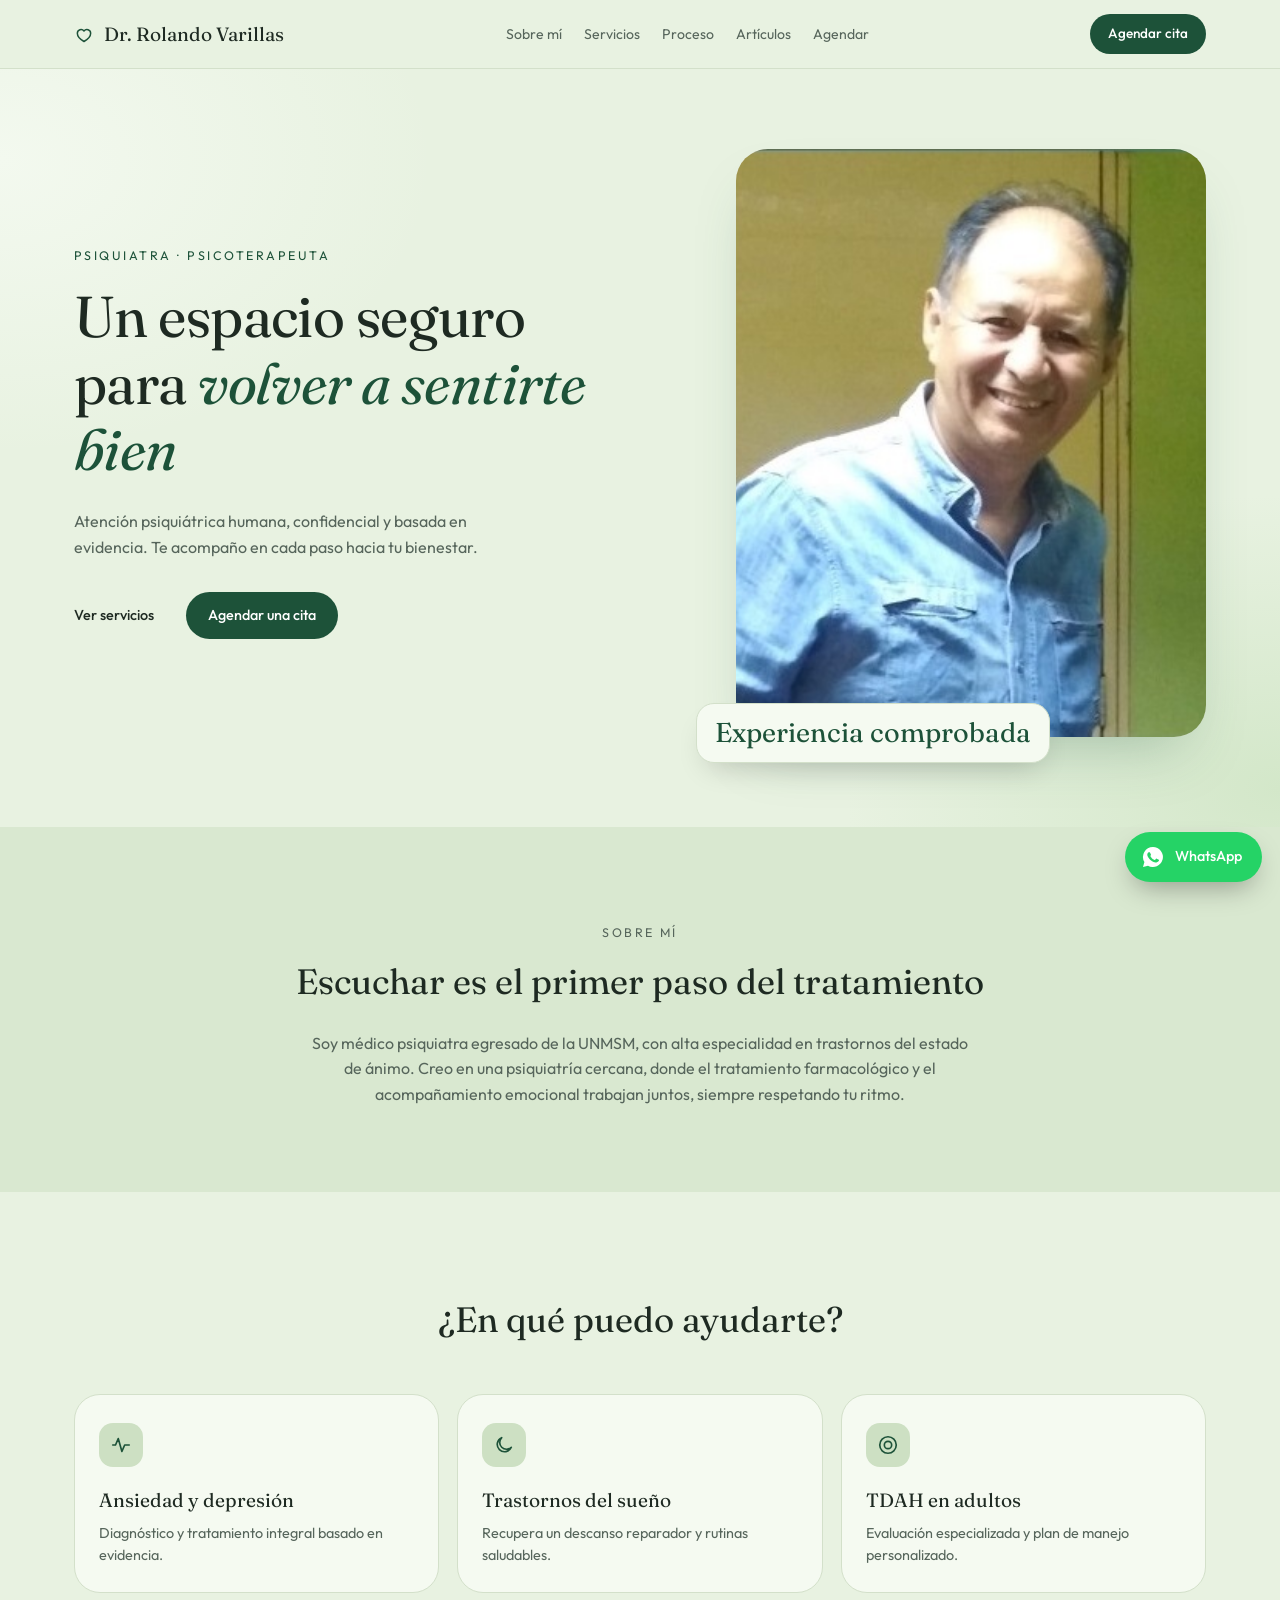
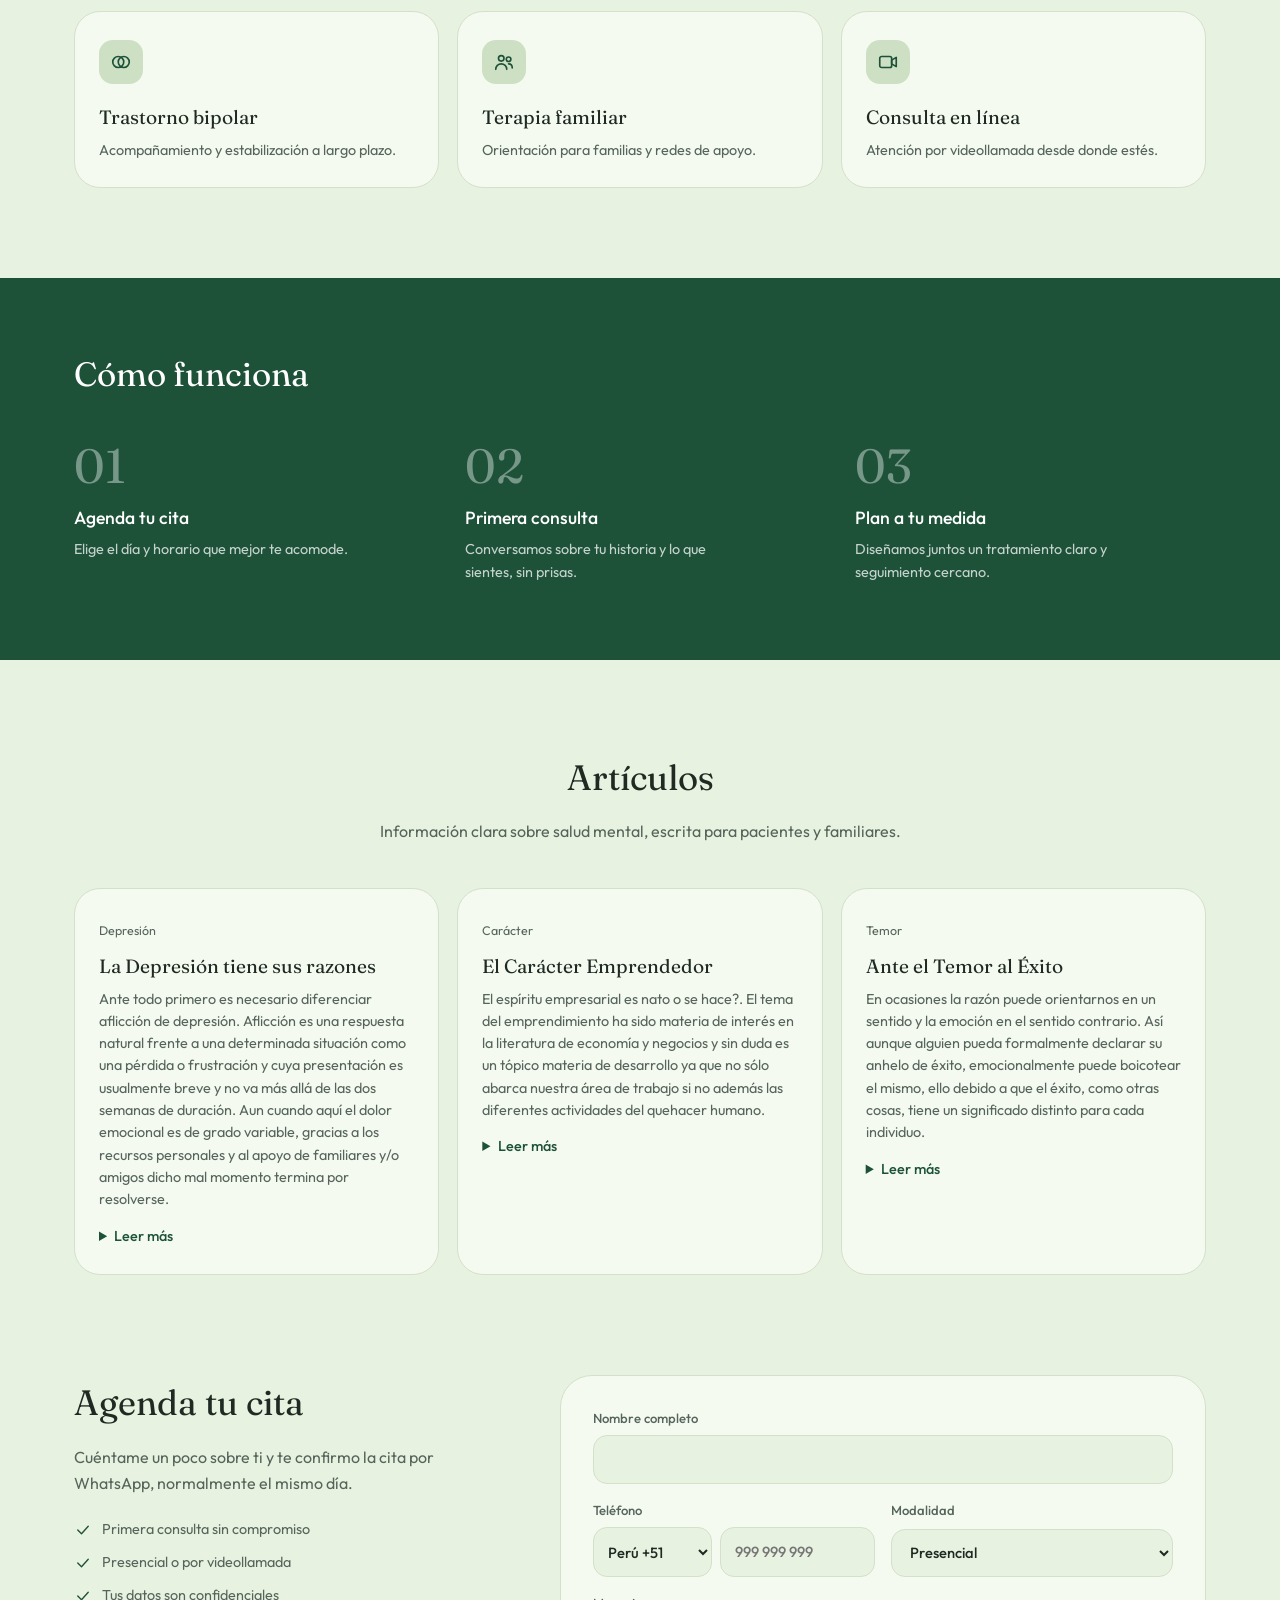
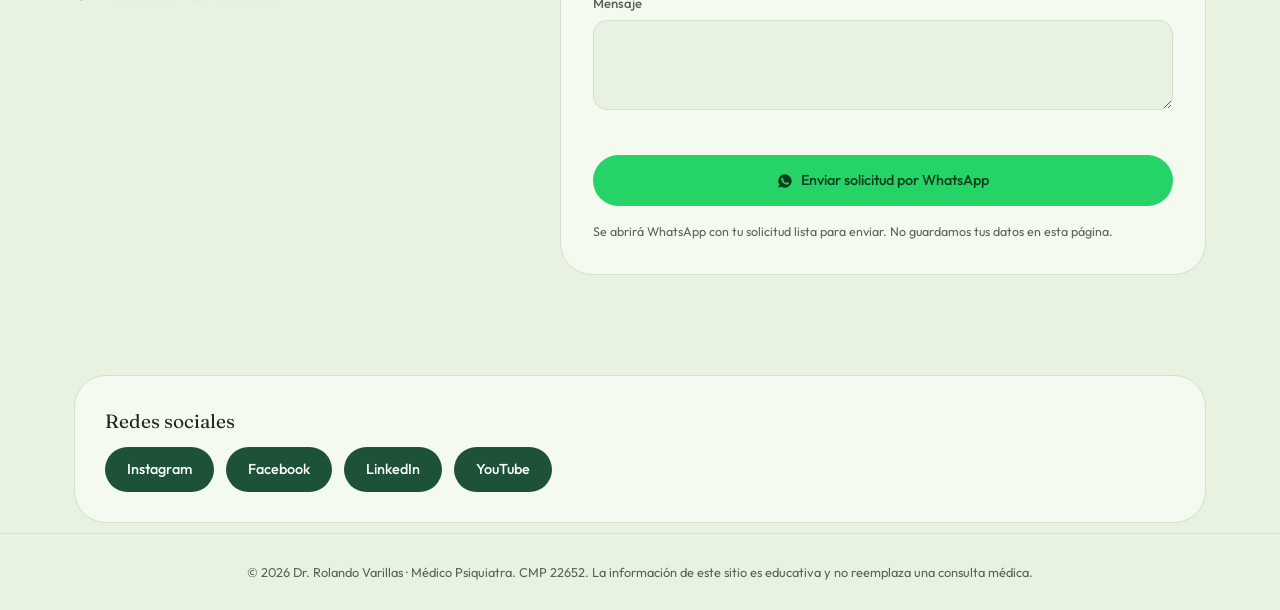
==== index.html @ c978258f "Update index.html" ====
<!DOCTYPE html>
<html lang="es">
<head>
<meta charset="utf-8">
<meta name="color-scheme" content="light">
<meta name="viewport" content="width=device-width, initial-scale=1, viewport-fit=cover">
<title>Dr. Rolando Varillas · Psiquiatra . Psicoterapeuta</title>
<meta name="description" content="Atención psiquiátrica humana, confidencial y basada en evidencia. Consulta presencial en San Borja y en línea.">
<link rel="stylesheet" href="https://fonts.googleapis.com/css2?family=Fraunces:ital,wght@0,400;1,400&family=Outfit:wght@400;500&display=swap">
<link rel="stylesheet" href="styles.css">

</head>
<body id="top">
<svg width="0" height="0" style="position:absolute" aria-hidden="true">
  <symbol id="i-heart" viewBox="0 0 24 24"><path d="M12 21c-5-3-8-6.5-8-10a4.5 4.5 0 0 1 8-2.7A4.5 4.5 0 0 1 20 11c0 3.5-3 7-8 10z"/></symbol>
  <symbol id="i-wave" viewBox="0 0 24 24"><path d="M3 12h3l3-7 4 14 3-7h5"/></symbol>
  <symbol id="i-moon" viewBox="0 0 24 24"><path d="M20 14.5A8 8 0 1 1 9.5 4a6.5 6.5 0 0 0 10.5 10.5z"/></symbol>
  <symbol id="i-target" viewBox="0 0 24 24"><circle cx="12" cy="12" r="9"/><circle cx="12" cy="12" r="4"/></symbol>
  <symbol id="i-two" viewBox="0 0 24 24"><circle cx="9" cy="12" r="6"/><circle cx="15" cy="12" r="6"/></symbol>
  <symbol id="i-users" viewBox="0 0 24 24"><circle cx="9" cy="8" r="3"/><path d="M3 20c0-3.300 2.700-6 6-6s6 2.700 6 6"/><circle cx="17" cy="9" r="2.500"/><path d="M17 14c2.400 0 4 1.800 4 4.500"/></symbol>
  <symbol id="i-video" viewBox="0 0 24 24"><rect x="3" y="6" width="13" height="12" rx="2"/><path d="m16 10 5-3v10l-5-3z"/></symbol>
  <symbol id="i-pin" viewBox="0 0 24 24"><path d="M12 21s7-6 7-11a7 7 0 0 0-14 0c0 5 7 11 7 11z"/><circle cx="12" cy="10" r="2.500"/></symbol>
  <symbol id="i-phone" viewBox="0 0 24 24"><path d="M5 4h4l2 5-2.500 1.500a11 11 0 0 0 5 5L15 13l5 2v4a2 2 0 0 1-2 2A16 16 0 0 1 3 6a2 2 0 0 1 2-2z"/></symbol>
  <symbol id="i-mail" viewBox="0 0 24 24"><rect x="3" y="5" width="18" height="14" rx="2"/><path d="m3 7 9 6 9-6"/></symbol>
  <symbol id="i-check" viewBox="0 0 24 24"><path d="m5 12 5 5 9-10"/></symbol>
  <symbol id="i-wa" viewBox="0 0 24 24"><path d="M12 2a10 10 0 0 0-8.600 15.100L2 22l5-1.300A10 10 0 1 0 12 2zm5.200 14.300c-.2.600-1.300 1.200-1.800 1.200-.5.100-1 .2-3.300-.7-2.800-1.100-4.600-4-4.700-4.200-.1-.2-1.100-1.500-1.100-2.800s.7-2 1-2.300c.2-.3.5-.3.7-.3h.5c.2 0 .4 0 .6.500l.8 1.900c.1.200.1.400 0 .5l-.4.600c-.1.200-.3.300-.1.600.2.300.8 1.300 1.700 2.100 1.200 1 2.200 1.400 2.500 1.500.3.100.4.100.6-.1l.8-1c.2-.3.400-.2.600-.1l1.800.9c.3.100.4.200.5.300.1.200.1.800-.1 1.400z"/></symbol>
</svg>

<header><div class="wrap nav">
  <a class="brand" href="#top"><svg><use href="#i-heart"/></svg>Dr. Rolando Varillas</a>
  <nav class="menu" id="menu" aria-label="Principal">
    <a href="#sobre-mi">Sobre mí</a><a href="#servicios">Servicios</a><a href="#proceso">Proceso</a><a href="#articulos">Artículos</a><a href="#agendar">Agendar</a>
  </nav>
  <div class="nav-r"><a class="btn sm" href="#agendar">Agendar cita</a><button class="burger" id="burger" type="button" aria-label="Abrir menú" aria-expanded="false" aria-controls="menu"><span></span><span></span><span></span></button></div>
</div></header>

<main>
<section class="hero"><div class="wrap">
  <div>
    <p class="eyebrow">Psiquiatra · Psicoterapeuta</p>
    <h1>Un espacio seguro para <em>volver a sentirte bien</em></h1>
    <p class="lead">Atención psiquiátrica humana, confidencial y basada en evidencia. Te acompaño en cada paso hacia tu bienestar.</p>
    <div class="cta"><a class="link" href="#servicios">Ver servicios</a><a class="btn" href="#agendar">Agendar una cita</a></div>
  </div>
  <div class="photo-wrap">
    <div class="photo"><img src="RolandoVarillas.jpg" alt="Retrato del Dr. Rolando Varillas, médico psiquiatra, sonriendo"></div>
    <div class="badge"><b>Experiencia comprobada</b></div>
  </div>
</div></section>

<section class="about" id="sobre-mi"><div class="wrap">
  <p class="eyebrow">Sobre mí</p>
  <h2>Escuchar es el primer paso del tratamiento</h2>
  <p>Soy médico psiquiatra egresado de la UNMSM, con alta especialidad en trastornos del estado de ánimo. Creo en una psiquiatría cercana, donde el tratamiento farmacológico y el acompañamiento emocional trabajan juntos, siempre respetando tu ritmo.</p>
</div></section>

<section class="services" id="servicios"><div class="wrap">
  <h2>¿En qué puedo ayudarte?</h2>
  <div class="grid">
    <div class="card"><div class="ico"><svg><use href="#i-wave"/></svg></div><h3>Ansiedad y depresión</h3><p>Diagnóstico y tratamiento integral basado en evidencia.</p></div>
    <div class="card"><div class="ico"><svg><use href="#i-moon"/></svg></div><h3>Trastornos del sueño</h3><p>Recupera un descanso reparador y rutinas saludables.</p></div>
    <div class="card"><div class="ico"><svg><use href="#i-target"/></svg></div><h3>TDAH en adultos</h3><p>Evaluación especializada y plan de manejo personalizado.</p></div>
    <div class="card"><div class="ico"><svg><use href="#i-two"/></svg></div><h3>Trastorno bipolar</h3><p>Acompañamiento y estabilización a largo plazo.</p></div>
    <div class="card"><div class="ico"><svg><use href="#i-users"/></svg></div><h3>Terapia familiar</h3><p>Orientación para familias y redes de apoyo.</p></div>
    <div class="card"><div class="ico"><svg><use href="#i-video"/></svg></div><h3>Consulta en línea</h3><p>Atención por videollamada desde donde estés.</p></div>
  </div>
</div></section>

<section class="process" id="proceso"><div class="wrap">
  <h2>Cómo funciona</h2>
  <div class="steps">
    <div><div class="n">01</div><h3>Agenda tu cita</h3><p>Elige el día y horario que mejor te acomode.</p></div>
    <div><div class="n">02</div><h3>Primera consulta</h3><p>Conversamos sobre tu historia y lo que sientes, sin prisas.</p></div>
    <div><div class="n">03</div><h3>Plan a tu medida</h3><p>Diseñamos juntos un tratamiento claro y seguimiento cercano.</p></div>
  </div>
</div></section>

<section class="sec" id="articulos"><div class="wrap">
  <h2>Artículos</h2>
  <p class="sub">Información clara sobre salud mental, escrita para pacientes y familiares.</p>
  <div class="grid">
    <article class="card art"><small>Depresión</small><h3>La Depresión tiene sus razones</h3>
      <p>Ante todo primero es necesario diferenciar aflicción de depresión. Aflicción es una respuesta natural frente a una determinada situación como una pérdida o frustración y cuya presentación es usualmente breve y no va más allá de las dos semanas de duración. Aun cuando aquí el dolor emocional es de grado variable, gracias a los recursos personales y al apoyo de familiares y/o amigos dicho mal momento termina por resolverse.</p>
      <details><summary>Leer más</summary><p>La depresión no es un capricho o una debilidad, La depresión es una respuesta del organismo en su conjunto, ante un evento particular o a una sucesión de hechos en la biografía de una persona. Así en ocasiones uno alcanza a identificar al evento causante del dolor emocional intenso y del cual incluso se podría señalar fecha y hora de inicio, o en ocasiones se debe al acumulo de hechos negativos a lo largo de la vida de la persona y ante la cual presentada una dificultad menor, termina por ser esta la gota que rebalsa el vaso.</p>
<a href="https://rolandovarillas.blogspot.com/2014/09/por-que-me-deprimo.html" target="_blank" rel="noopener">Leer artículo completo</a>
</details></article>
    <article class="card art"><small>Carácter</small><h3>El Carácter Emprendedor</h3>
      <p>El espíritu empresarial es nato o se hace?. El tema del emprendimiento ha sido materia de interés en la literatura de economía y negocios y sin duda es un tópico materia de desarrollo ya que no sólo abarca nuestra área de trabajo si no además las diferentes actividades del quehacer humano.</p>
      <details><summary>Leer más</summary><p>El emprendedor tiene como una de sus principales características las disposición original y propia que lo orienta a la realización de algo, en este caso ese algo es la realización de un proyecto, un logro, un objetivo. A diferencia de las personas con otro perfil, el emprendedor no requiere o no necesita de la motivación externa o en todo caso ésta no es la determinante quien define su disposición o iniciativa. El emprendedor tiene en sí ese móvil,  esa pasión que lo dispone hacia, tal vez el término académico proactividad podría graficar dicha inclinación.</p>
<a href="https://rolandovarillas.blogspot.com/2012/03/el-caracter-emprendedor.html" target="_blank" rel="noopener">Leer artículo completo</a></details></article>
    <article class="card art"><small>Temor</small><h3>Ante el Temor al Éxito</h3>
      <p>En ocasiones la razón puede orientarnos en un sentido y la emoción en el sentido contrario. Así aunque alguien pueda formalmente declarar su anhelo de éxito,  emocionalmente puede boicotear el mismo, ello debido a que el éxito, como otras cosas, tiene un significado distinto para cada individuo.</p>
      <details><summary>Leer más</summary><p>Conseguir el éxito promete un estado de disfrute y bienestar, sin embargo para algunas personas lo relevante de una  situación de éxito pueden ser sus nuevas exigencias, ser sujeto de críticas o una mayor exposición. Así, ante la posibilidad de un nuevo contexto  la persona puede sentir que no está preparado para manejar dicha situación, siendo entonces el éxito un estado a evitar.</p><a href="https://rolandovarillas.blogspot.com/2014/06/ante-el-temor-al-exito.html" target="_blank" rel="noopener">Leer artículo completo</a></details></article>
  </div>
  
</div></section>



<section class="book" id="agendar"><div class="wrap book-grid">
  <div class="side">
    <h2>Agenda tu cita</h2>
    <p>Cuéntame un poco sobre ti y te confirmo la cita por WhatsApp, normalmente el mismo día.</p>
    <ul>
      <li><svg><use href="#i-check"/></svg>Primera consulta sin compromiso</li>
      <li><svg><use href="#i-check"/></svg>Presencial o por videollamada</li>
      <li><svg><use href="#i-check"/></svg>Tus datos son confidenciales</li>
    </ul>
  </div>
  <form class="f" id="f" novalidate>
    <label class="full">Nombre completo<input id="n" autocomplete="name"></label>
    <label>Teléfono<span class="tel"><select id="cc" aria-label="Prefijo del país" autocomplete="tel-country-code"><option value="51" selected>Perú +51</option><option value="54">Argentina +54</option><option value="591">Bolivia +591</option><option value="55">Brasil +55</option><option value="1">Canadá +1</option><option value="56">Chile +56</option><option value="57">Colombia +57</option><option value="506">Costa Rica +506</option><option value="53">Cuba +53</option><option value="593">Ecuador +593</option><option value="503">El Salvador +503</option><option value="34">España +34</option><option value="1">Estados Unidos +1</option><option value="33">Francia +33</option><option value="49">Alemania +49</option><option value="502">Guatemala +502</option><option value="504">Honduras +504</option><option value="39">Italia +39</option><option value="52">México +52</option><option value="505">Nicaragua +505</option><option value="507">Panamá +507</option><option value="595">Paraguay +595</option><option value="1">Puerto Rico +1</option><option value="1">Rep. Dominicana +1</option><option value="44">Reino Unido +44</option><option value="598">Uruguay +598</option><option value="58">Venezuela +58</option></select><input id="t" type="tel" inputmode="tel" autocomplete="tel-national" placeholder="999 999 999" aria-label="Número de teléfono"></span></label>
    <label>Modalidad<select id="m"><option>Presencial</option><option>En línea</option></select></label>
    <label class="full">Mensaje <textarea id="r"></textarea></label>
    <p class="err full" id="err" role="alert"></p>
    <button class="btn wa full" type="submit"><svg><use href="#i-wa"/></svg>Enviar solicitud por WhatsApp</button>
    <p class="note full">Se abrirá WhatsApp con tu solicitud lista para enviar. No guardamos tus datos en esta página.</p>
  </form>
</div></section>


<section class="sec" id="contacto"><div class="wrap">
  
      <div class="pcard"><h3>Redes sociales</h3>
        <div class="soc">
          <a href="https://instagram.com/usuario" target="_blank" rel="noopener">Instagram</a>
          <a href="https://facebook.com/usuario" target="_blank" rel="noopener">Facebook</a>
          <a href="https://linkedin.com/in/usuario" target="_blank" rel="noopener">LinkedIn</a>
          <a href="https://youtube.com/@usuario" target="_blank" rel="noopener">YouTube</a>
        </div></div>
</div></section>


</main>

<footer>© 2026 Dr. Rolando Varillas · Médico Psiquiatra. CMP 22652. La información de este sitio es educativa y no reemplaza una consulta médica.</footer>
<a class="wa-fab" id="wa3" href="#" target="_blank" rel="noopener" aria-label="Escribir por WhatsApp"><svg viewBox="0 0 24 24"><use href="#i-wa"/></svg><span>WhatsApp</span></a>

<script>
// CONFIGURACIÓN: edita este dato
var WHATSAPP="51999177788";

var $=function(i){return document.getElementById(i)};
var wa=function(t){return "https://wa.me/"+WHATSAPP+"?text="+encodeURIComponent(t)};
$("wa3").href=wa("Hola Dr. Varillas, quisiera agendar una cita.");

$("f").addEventListener("submit",function(e){
  e.preventDefault();
  var g=function(i){return $(i).value.trim()};
  var num=g("t").replace(/\D/g,"").replace(/^0+/,"");
  if(!g("n")||num.length<6){$("err").textContent="Completa tu nombre y un teléfono válido.";return}
  $("err").textContent="";
  var t="Hola Dr. Varillas, quisiera agendar una cita.\n\nNombre: "+g("n")+"\nTeléfono: +"+g("cc")+" "+num+"\nModalidad: "+g("m")+(g("r")?"\nMensaje: "+g("r"):"");
  window.open(wa(t),"_blank","noopener");
});

var mb=$("burger"),mn=$("menu");
function cerrarMenu(){mn.classList.remove("open");mb.setAttribute("aria-expanded","false");mb.setAttribute("aria-label","Abrir menú")}
mb.addEventListener("click",function(){
  var o=mn.classList.toggle("open");
  mb.setAttribute("aria-expanded",o);
  mb.setAttribute("aria-label",o?"Cerrar menú":"Abrir menú");
});
mn.addEventListener("click",function(e){if(e.target.tagName==="A")cerrarMenu()});
document.addEventListener("keydown",function(e){if(e.key==="Escape")cerrarMenu()});
window.addEventListener("resize",function(){if(window.innerWidth>900)cerrarMenu()});
</script>
</body>
</html>
---- styles.css ----
:root{
  --bg:#e8f2e1; --card:#f5faf1; --mint:#d9e8d0; --icon:#cde0c3;
  --green:#1d5239; --ink:#1e2a22; --muted:#56655b; --line:#d3e0ca;
  --accent:var(--green); --serif:'Fraunces',Georgia,serif; --sans:'Outfit',system-ui,sans-serif;
  box-sizing:border-box;
  padding-top:env(safe-area-inset-top,0px); padding-bottom:env(safe-area-inset-bottom,0px);
}
html{scroll-padding-top:env(safe-area-inset-top,0px);scroll-behavior:smooth}
*{box-sizing:border-box}
body{margin:0;background:var(--bg);color:var(--ink);font-family:var(--sans);line-height:1.6}
a{color:inherit;text-decoration:none}
:focus-visible{outline:2px solid var(--green);outline-offset:3px}
.wrap{max-width:1180px;margin:0 auto;padding:0 24px}
h1,h2,h3{font-family:var(--serif);font-weight:400;margin:0}
.btn{display:inline-flex;align-items:center;gap:8px;background:var(--green);color:#fff;border-radius:999px;padding:12px 22px;font-weight:500;font-size:.9rem}
.btn.sm{padding:9px 18px;font-size:.85rem}
.btn svg{width:16px;height:16px}
.link{font-weight:500;font-size:.9rem}
svg{fill:none;stroke:currentColor;stroke-width:1.8;stroke-linecap:round;stroke-linejoin:round}

header{position:sticky;top:env(safe-area-inset-top,0px);z-index:5;background:var(--bg);border-bottom:1px solid var(--line)}
.nav{display:flex;align-items:center;justify-content:space-between;height:68px}
.brand{display:flex;align-items:center;gap:10px;font-family:var(--serif);font-size:1.2rem;color:var(--ink)}
.brand svg{width:20px;height:20px;color:var(--accent)}
.menu{display:flex;gap:34px;font-size:.88rem;color:var(--muted)}
.menu a:hover{color:var(--accent)}
.nav-r{display:flex;align-items:center;gap:18px;font-size:.85rem;font-weight:500}

.hero{background:radial-gradient(620px 420px at 0% 12%,#f3f9ef 0,transparent 70%),radial-gradient(620px 420px at 100% 95%,#d3e7c9 0,transparent 70%),var(--bg)}
.hero .wrap{display:grid;grid-template-columns:1.05fr 1fr;gap:60px;align-items:center;padding-top:80px;padding-bottom:90px}
.eyebrow{font-size:.78rem;letter-spacing:.2em;text-transform:uppercase;color:var(--accent);margin:0 0 18px}
.hero h1{font-size:clamp(2.4rem,5vw,3.6rem);line-height:1.15;letter-spacing:-.01em}
.hero h1 em{color:var(--accent);font-style:italic}
.hero p.lead{max-width:430px;color:var(--muted);margin:26px 0 32px}
.cta{display:flex;align-items:center;gap:32px;flex-wrap:wrap}
.photo-wrap{position:relative;justify-self:end;width:100%;max-width:470px}
.photo{aspect-ratio:4/5.0;border-radius:32px;overflow:hidden;position:relative;box-shadow:0 30px 60px -25px rgba(47,96,73,.35);
  background:linear-gradient(90deg,#e9e2d4 0,#efe9dc 45%,#dfe2d6 100%)}
.photo .shelf{position:absolute;left:0;top:0;bottom:0;width:26%;background:repeating-linear-gradient(180deg,#a8794a 0 3px,#c79a69 3px 62px)}
.photo .plant{position:absolute;left:30%;top:14%;width:34%;height:42%;background:radial-gradient(circle at 40% 35%,#4c7a43 0 26%,transparent 27%),radial-gradient(circle at 65% 60%,#5a8a4e 0 24%,transparent 25%),radial-gradient(circle at 30% 70%,#3f6a38 0 20%,transparent 21%)}
.photo .chair{position:absolute;left:34%;bottom:12%;width:44%;height:30%;background:#6f7a52;border-radius:28px 28px 12px 12px;box-shadow:inset 0 -14px 0 #5b6542}
.photo .rug{position:absolute;left:18%;right:-4%;bottom:0;height:16%;background:#a9b8bb;opacity:.7}
.badge{position:absolute;left:-40px;bottom:-26px;background:var(--card);border:1px solid var(--line);border-radius:18px;padding:14px 18px;box-shadow:0 14px 30px -12px rgba(0,0,0,.2)}
.badge b{display:block;font-family:var(--serif);font-weight:400;font-size:1.7rem;color:var(--accent);line-height:1.1}
.badge span{font-size:.78rem;color:var(--muted)}

.about{background:var(--mint);text-align:center;padding:76px 0 84px}
.about .eyebrow{margin-bottom:12px}
.about h2{font-size:clamp(1.7rem,3.2vw,2.2rem)}
.about p{max-width:660px;margin:20px auto 0;color:var(--muted)}

.services{padding:100px 0 90px}
.services h2{text-align:center;font-size:clamp(1.7rem,3.2vw,2.2rem);margin-bottom:46px}
.grid{display:grid;grid-template-columns:repeat(3,1fr);gap:18px}
.card{background:var(--card);border:1px solid var(--line);border-radius:26px;padding:28px 24px 26px}
.ico{width:44px;height:44px;border-radius:14px;background:var(--icon);color:var(--accent);display:grid;place-items:center;margin-bottom:18px}
.ico svg{width:22px;height:22px}
.card h3{font-size:1.2rem;margin-bottom:6px}
.card p{margin:0;color:var(--muted);font-size:.9rem;line-height:1.55}

.process{background:var(--green);color:#fff;padding:70px 0 76px}
.process h2{font-size:2.1rem;margin-bottom:40px}
.steps{display:grid;grid-template-columns:repeat(3,1fr);gap:40px}
.steps .n{font-family:var(--serif);font-size:3rem;line-height:1;color:rgba(255,255,255,.4)}
.steps h3{font-family:var(--sans);font-weight:500;font-size:1.1rem;margin:14px 0 6px}
.steps p{margin:0;font-size:.9rem;color:rgba(255,255,255,.75);max-width:280px}

.contact{padding:100px 0 80px}
.box{background:var(--card);border:1px solid var(--line);border-radius:44px;padding:44px;display:grid;grid-template-columns:1fr 1fr;gap:40px;align-items:center}
.box h2{font-size:2.2rem}
.box p{color:var(--muted);max-width:430px;margin:14px 0 26px;font-size:.92rem}
.info{display:grid;gap:18px}
.info a{display:flex;align-items:center;gap:16px;font-size:.92rem}
.info .ico{margin:0;border-radius:50%;flex:none}

footer{border-top:1px solid var(--line);text-align:center;padding:28px 24px calc(28px + env(safe-area-inset-bottom,0px));font-size:.8rem;color:var(--muted)}

@media(max-width:900px){
  .menu{display:none}
  .hero .wrap{grid-template-columns:1fr;gap:56px;padding-top:56px}
  .photo-wrap{justify-self:center;max-width:420px}
  .badge{left:-8px}
  .grid,.steps,.box{grid-template-columns:1fr}
  .box{padding:32px 26px;border-radius:32px}
}
@media(max-width:520px){.nav-r a:first-child{display:none}.wrap{padding:0 18px}}

.book{padding:90px 0 10px}
.book-grid{display:grid;grid-template-columns:.8fr 1.2fr;gap:56px;align-items:start}
.book h2{font-size:clamp(1.7rem,3.2vw,2.2rem)}
.book .side p{color:var(--muted);margin:14px 0 22px;max-width:360px}
.book ul{list-style:none;padding:0;margin:0;display:grid;gap:10px;color:var(--muted);font-size:.9rem}
.book li{display:flex;gap:10px;align-items:center}
.book li svg{width:18px;height:18px;color:var(--accent);flex:none}
form.f{background:var(--card);border:1px solid var(--line);border-radius:32px;padding:32px;display:grid;grid-template-columns:1fr 1fr;gap:16px}
.f .full{grid-column:1/-1}
.f label{display:grid;gap:6px;font-size:.82rem;font-weight:500;color:var(--muted)}
.f input,.f select,.f textarea{font:inherit;font-size:.92rem;color:var(--ink);background:var(--bg);border:1px solid var(--line);border-radius:14px;padding:12px 14px;width:100%}
.f textarea{resize:vertical;min-height:90px}
.f input:focus,.f select:focus,.f textarea:focus{outline:2px solid var(--green);outline-offset:1px}
.f button{border:0;cursor:pointer;font:inherit;font-weight:500;justify-content:center;padding:14px 22px}
.f .note{font-size:.78rem;color:var(--muted);margin:0}
.f .err{color:#b3402a;font-size:.82rem;margin:0;min-height:1em}
.wa-fab{position:fixed;right:calc(18px + env(safe-area-inset-right,0px));bottom:calc(18px + env(safe-area-inset-bottom,0px));z-index:10;display:flex;align-items:center;gap:10px;background:#25d366;color:#fff;border-radius:999px;padding:13px 20px 13px 16px;font-weight:500;font-size:.9rem;box-shadow:0 12px 28px -8px rgba(0,0,0,.35)}
.wa-fab svg{width:24px;height:24px;fill:#fff;stroke:none}
.btn.wa{background:#25d366;color:#0b3d1d}
.btn.wa svg{fill:currentColor;stroke:none}
@media(max-width:900px){.book-grid{grid-template-columns:1fr;gap:32px}form.f{grid-template-columns:1fr;padding:24px 20px}}
@media(max-width:520px){.wa-fab span{display:none}.wa-fab{padding:14px}}
footer{padding-bottom:calc(28px + env(safe-area-inset-bottom,0px))}


.menu{gap:22px}
.photo img{width:100%;height:100%;object-fit:cover;object-position:50% 20%;display:block}
.btn[hidden]{display:none}
.btn.alt{background:var(--ink);color:var(--bg)}
.btn.ghost{background:transparent;color:var(--ink);border:1px solid var(--line)}
button.btn{border:0;cursor:pointer;font:inherit;font-weight:500;font-size:.9rem}
button.btn.ghost{border:1px solid var(--line)}

.sec{padding:90px 0 10px}
.sec.mint{background:var(--mint);padding:80px 0 84px;margin-top:80px}
.sec h2{text-align:center;font-size:clamp(1.7rem,3.2vw,2.2rem)}
.sec .sub{text-align:center;color:var(--muted);max-width:560px;margin:12px auto 44px}
.sec .ex{text-align:center;color:var(--muted);font-size:.78rem;margin:26px 0 0}

.art small{color:var(--muted);font-size:.78rem}
.art h3{margin:8px 0 6px}
.art summary{cursor:pointer;font-weight:500;color:var(--accent);margin-top:14px;font-size:.9rem}
.art details p{margin:10px 0 0}

blockquote.q{margin:0;background:var(--card);border:1px solid var(--line);border-radius:26px;padding:26px 24px}
blockquote.q p{font-family:var(--serif);font-size:1.12rem;line-height:1.5;margin:0 0 14px}
blockquote.q footer{border:0;padding:0;text-align:left;font-size:.82rem}

.pay-grid,.loc-grid{display:grid;grid-template-columns:1fr 1fr;gap:18px}
.loc-grid{grid-template-columns:1.2fr .8fr;align-items:stretch}
.pcard{background:var(--card);border:1px solid var(--line);border-radius:32px;padding:30px}
.pcard h3{font-size:1.2rem;margin-bottom:10px}
.pcard p{margin:0;font-size:.92rem}
.pcard+.pcard{margin-top:18px}
.pcard label{display:grid;gap:6px;font-size:.82rem;font-weight:500;color:var(--muted)}
.pcard select{font:inherit;font-size:.92rem;color:var(--ink);background:var(--bg);border:1px solid var(--line);border-radius:14px;padding:12px 14px;width:100%}
.price{font-family:var(--serif);font-size:2.4rem;margin:14px 0 18px}
.stack{display:grid;gap:12px}
.yape{background:var(--mint);border-radius:18px;padding:16px 18px;margin-bottom:14px}
.yape b{font-family:var(--serif);font-weight:400;font-size:1.5rem}
.yape div{color:var(--muted);font-size:.85rem}
.pcard .note{color:var(--muted);font-size:.8rem;margin-top:14px}

.map{display:block;position:relative;min-height:300px;border:0px solid var(--line);border-radius:32px;overflow:hidden;}


@media(max-width:900px){.pay-grid,.loc-grid{grid-template-columns:1fr}.sec{padding-top:70px}}

.soc{display:flex;flex-wrap:wrap;gap:12px;margin-top:6px}
.soc a{display:inline-flex;align-items:center;justify-content:center;background:var(--green);color:#fff;border-radius:999px;padding:11px 22px;font-weight:500;font-size:.9rem;transition:opacity .2s}
.soc a:hover{opacity:.85}


.burger{display:none;width:42px;height:42px;border:1px solid var(--line);border-radius:50%;background:var(--card);cursor:pointer;padding:0;flex-direction:column;align-items:center;justify-content:center;gap:4px}
.burger span{display:block;width:18px;height:2px;background:var(--ink);border-radius:2px;transition:transform .2s,opacity .2s}
.burger[aria-expanded="true"] span:nth-child(1){transform:translateY(6px) rotate(45deg)}
.burger[aria-expanded="true"] span:nth-child(2){opacity:0}
.burger[aria-expanded="true"] span:nth-child(3){transform:translateY(-6px) rotate(-45deg)}
@media(max-width:900px){
  .burger{display:flex}
  .menu.open{display:flex;flex-direction:column;gap:0;position:absolute;top:100%;left:0;right:0;background:var(--bg);border-bottom:1px solid var(--line);padding:8px 24px 16px;box-shadow:0 18px 30px -18px rgba(0,0,0,.25)}
  .menu.open a{padding:14px 0;font-size:1rem;color:var(--ink);border-bottom:1px solid var(--line)}
  .menu.open a:last-child{border-bottom:0}
}

.f .tel{display:flex;gap:8px}
.f .tel select{width:auto;flex:0 0 42%;min-width:0;padding-left:10px;padding-right:6px;text-overflow:ellipsis}
.f .tel input{flex:1;min-width:0}
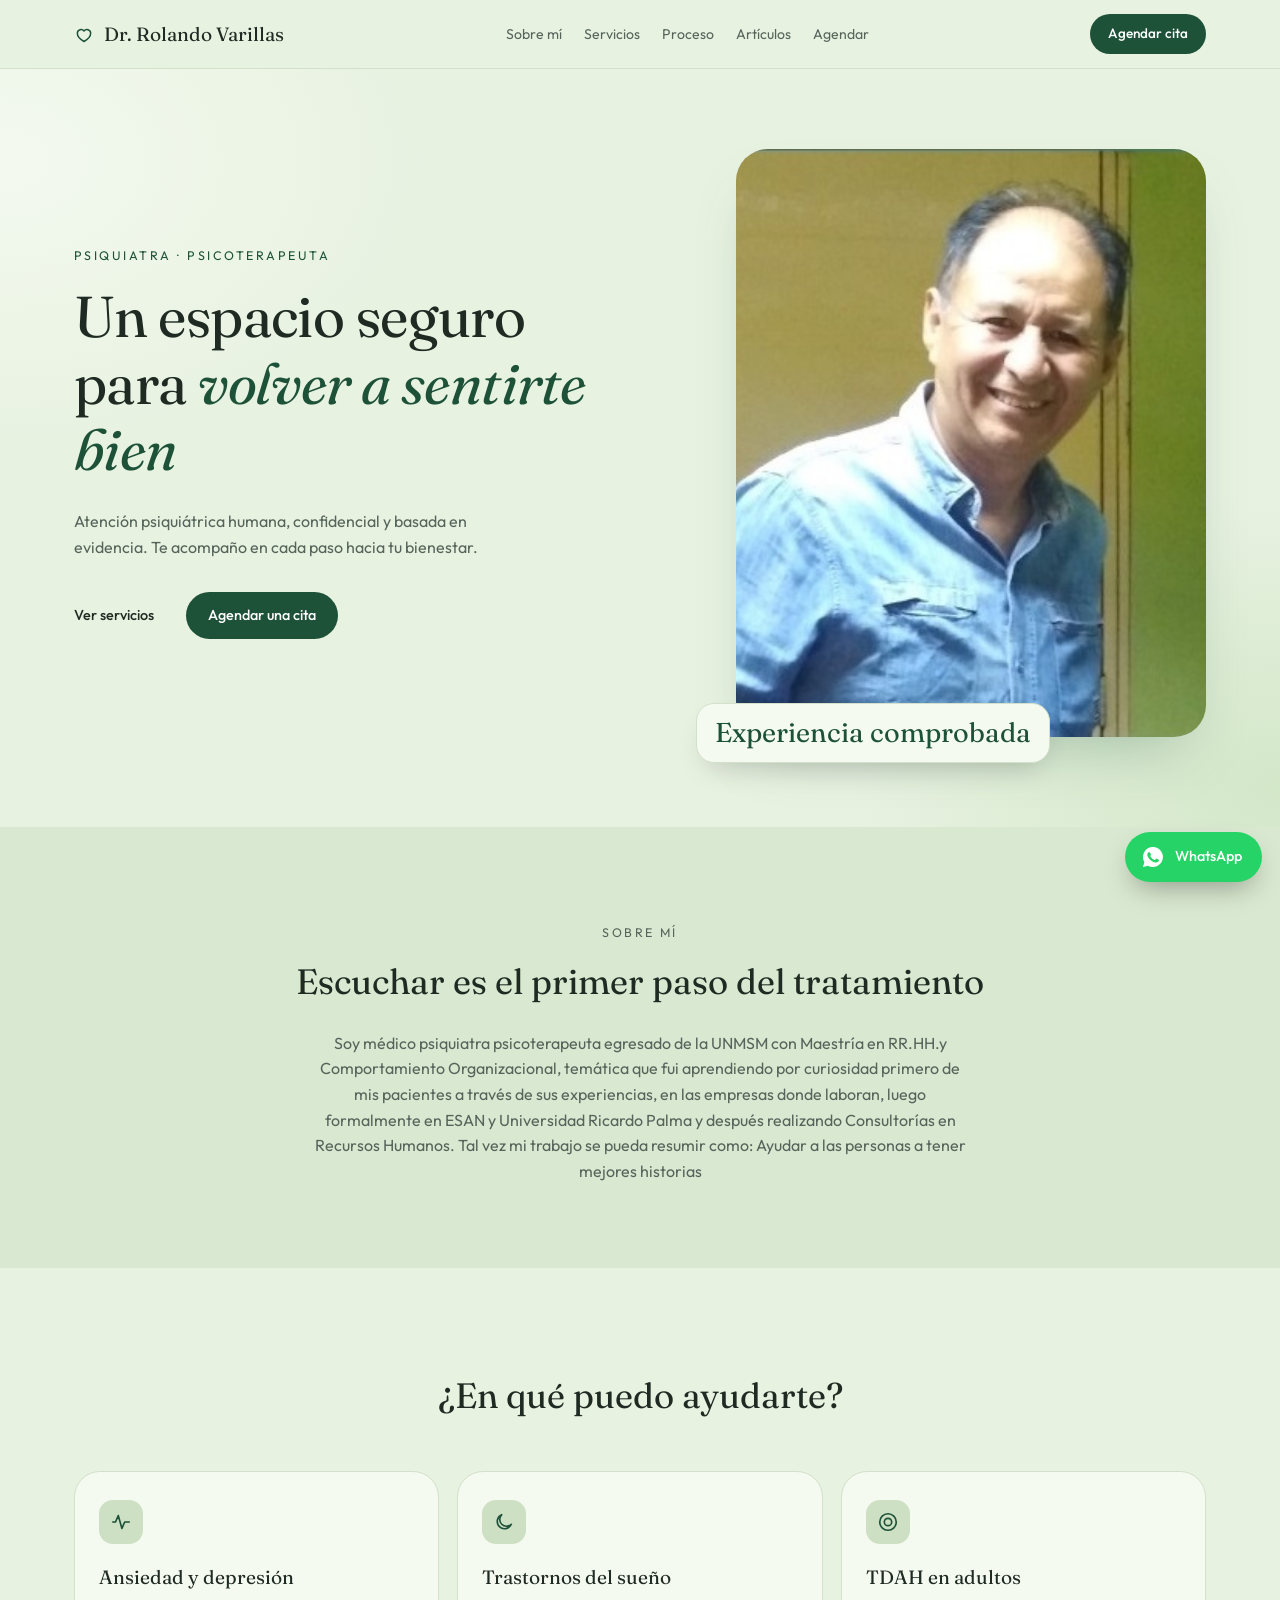
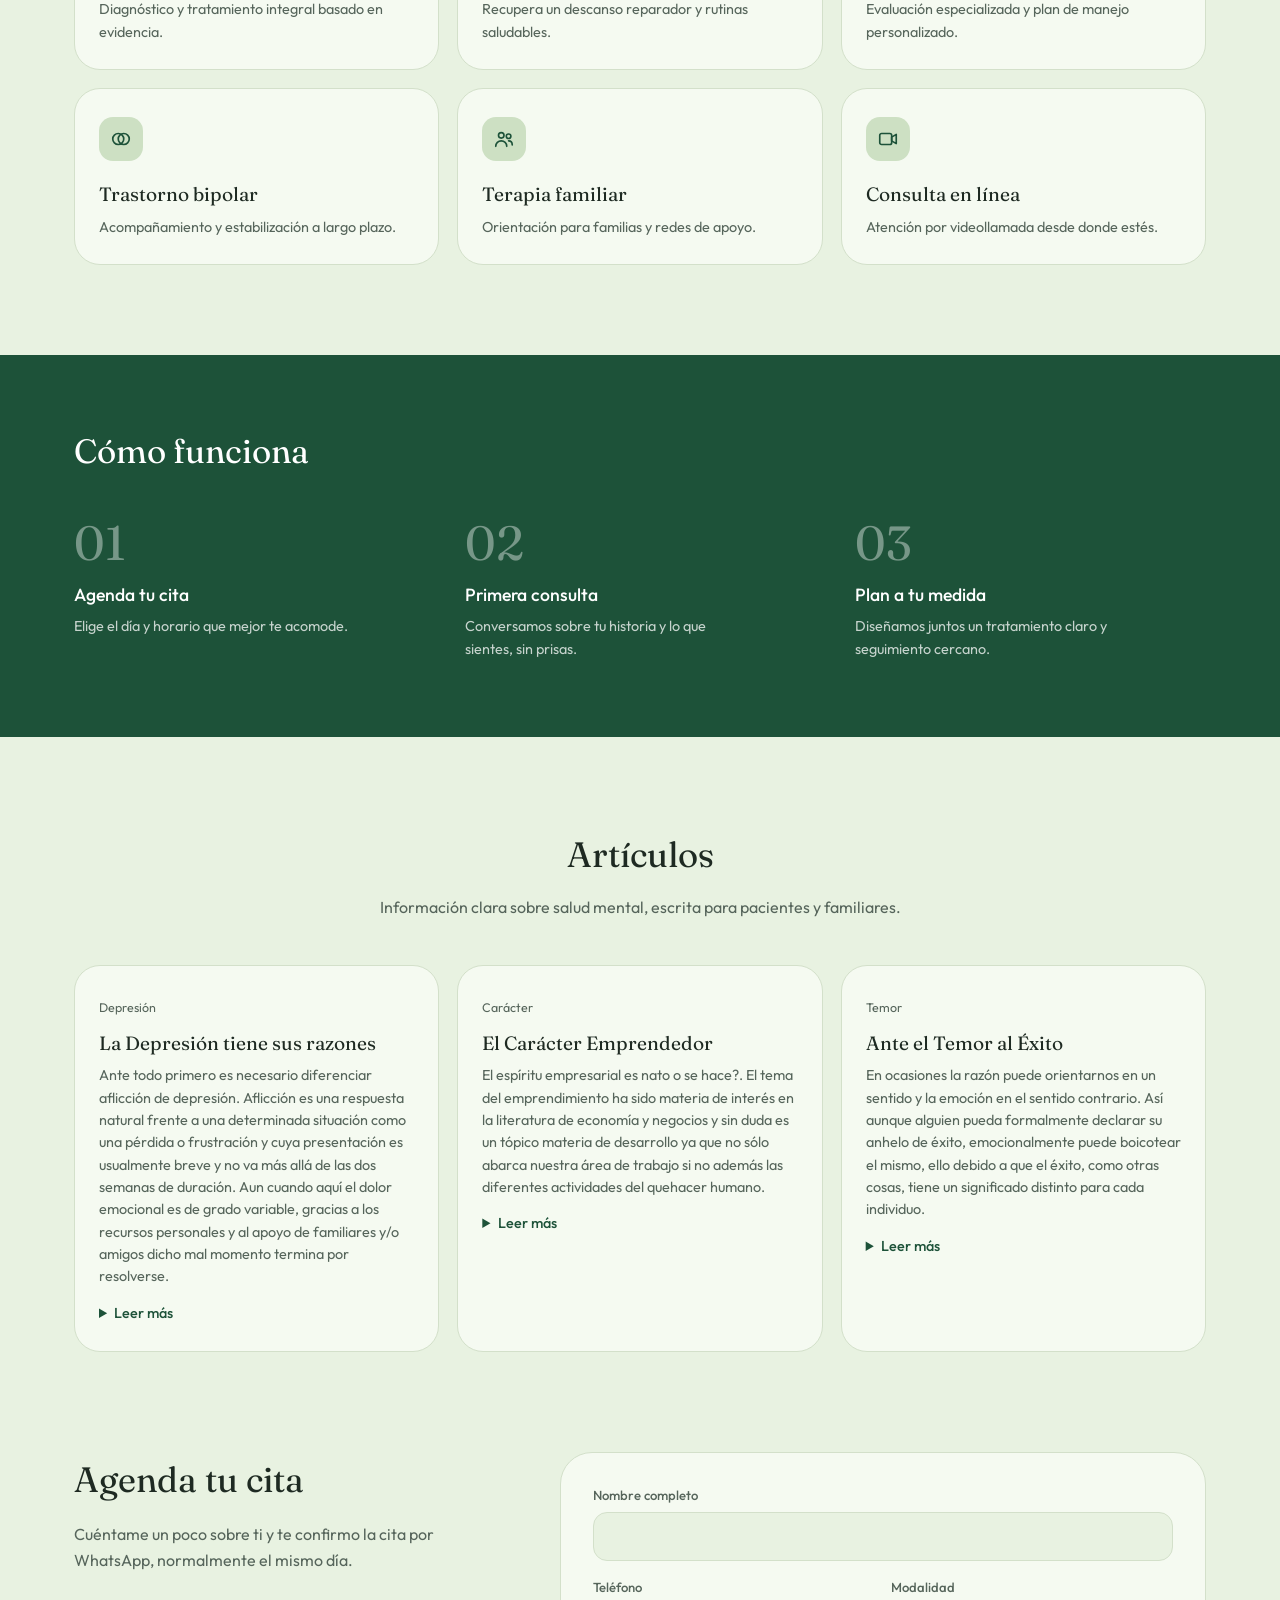
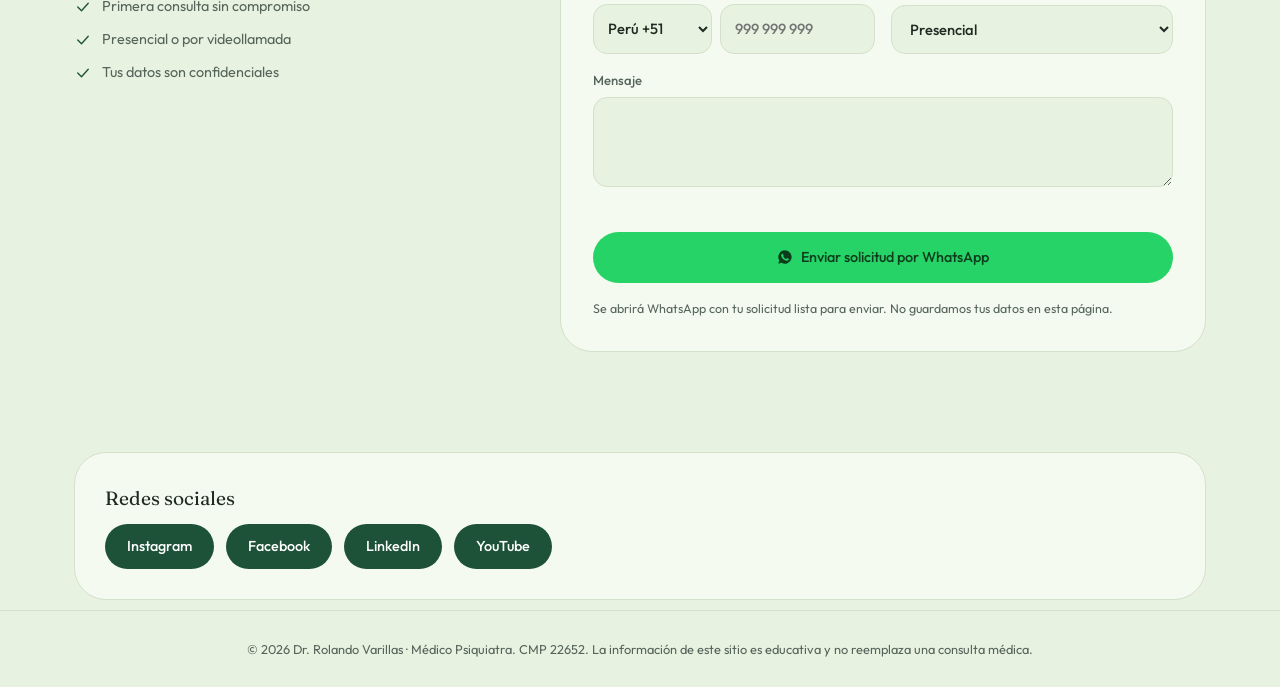
==== commit dd3840b9: "Update index.html" ====
--- a/index.html
+++ b/index.html
@@ -51,7 +51,7 @@
 <section class="about" id="sobre-mi"><div class="wrap">
   <p class="eyebrow">Sobre mí</p>
   <h2>Escuchar es el primer paso del tratamiento</h2>
-  <p>Soy médico psiquiatra egresado de la UNMSM, con alta especialidad en trastornos del estado de ánimo. Creo en una psiquiatría cercana, donde el tratamiento farmacológico y el acompañamiento emocional trabajan juntos, siempre respetando tu ritmo.</p>
+  <p>Soy médico psiquiatra psicoterapeuta egresado de la UNMSM con Maestría en RR.HH.y Comportamiento Organizacional, temática que fui aprendiendo por curiosidad primero de mis pacientes a través de sus experiencias, en las empresas donde laboran, luego formalmente en ESAN y Universidad Ricardo Palma y después realizando Consultorías en Recursos Humanos. Tal vez mi trabajo se pueda resumir como: Ayudar a las personas a tener mejores historias </p>
 </div></section>
 
 <section class="services" id="servicios"><div class="wrap">
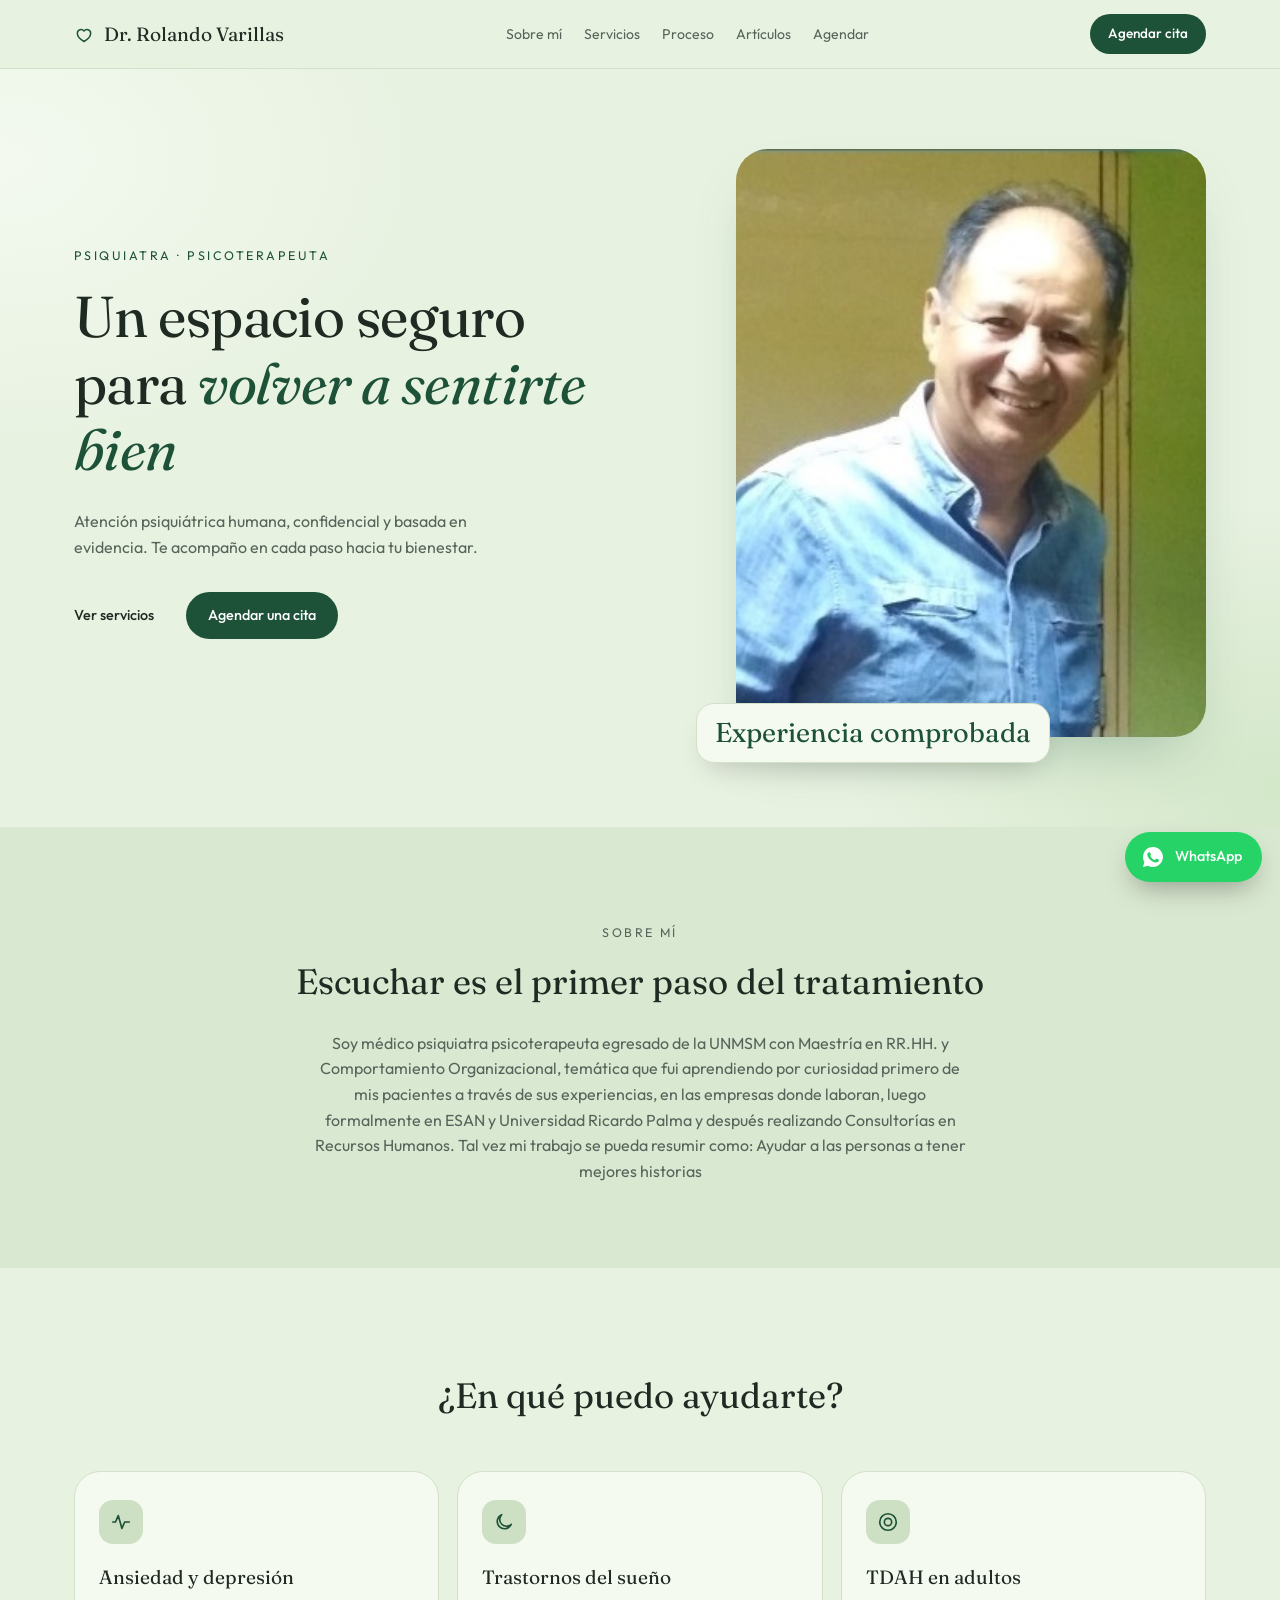
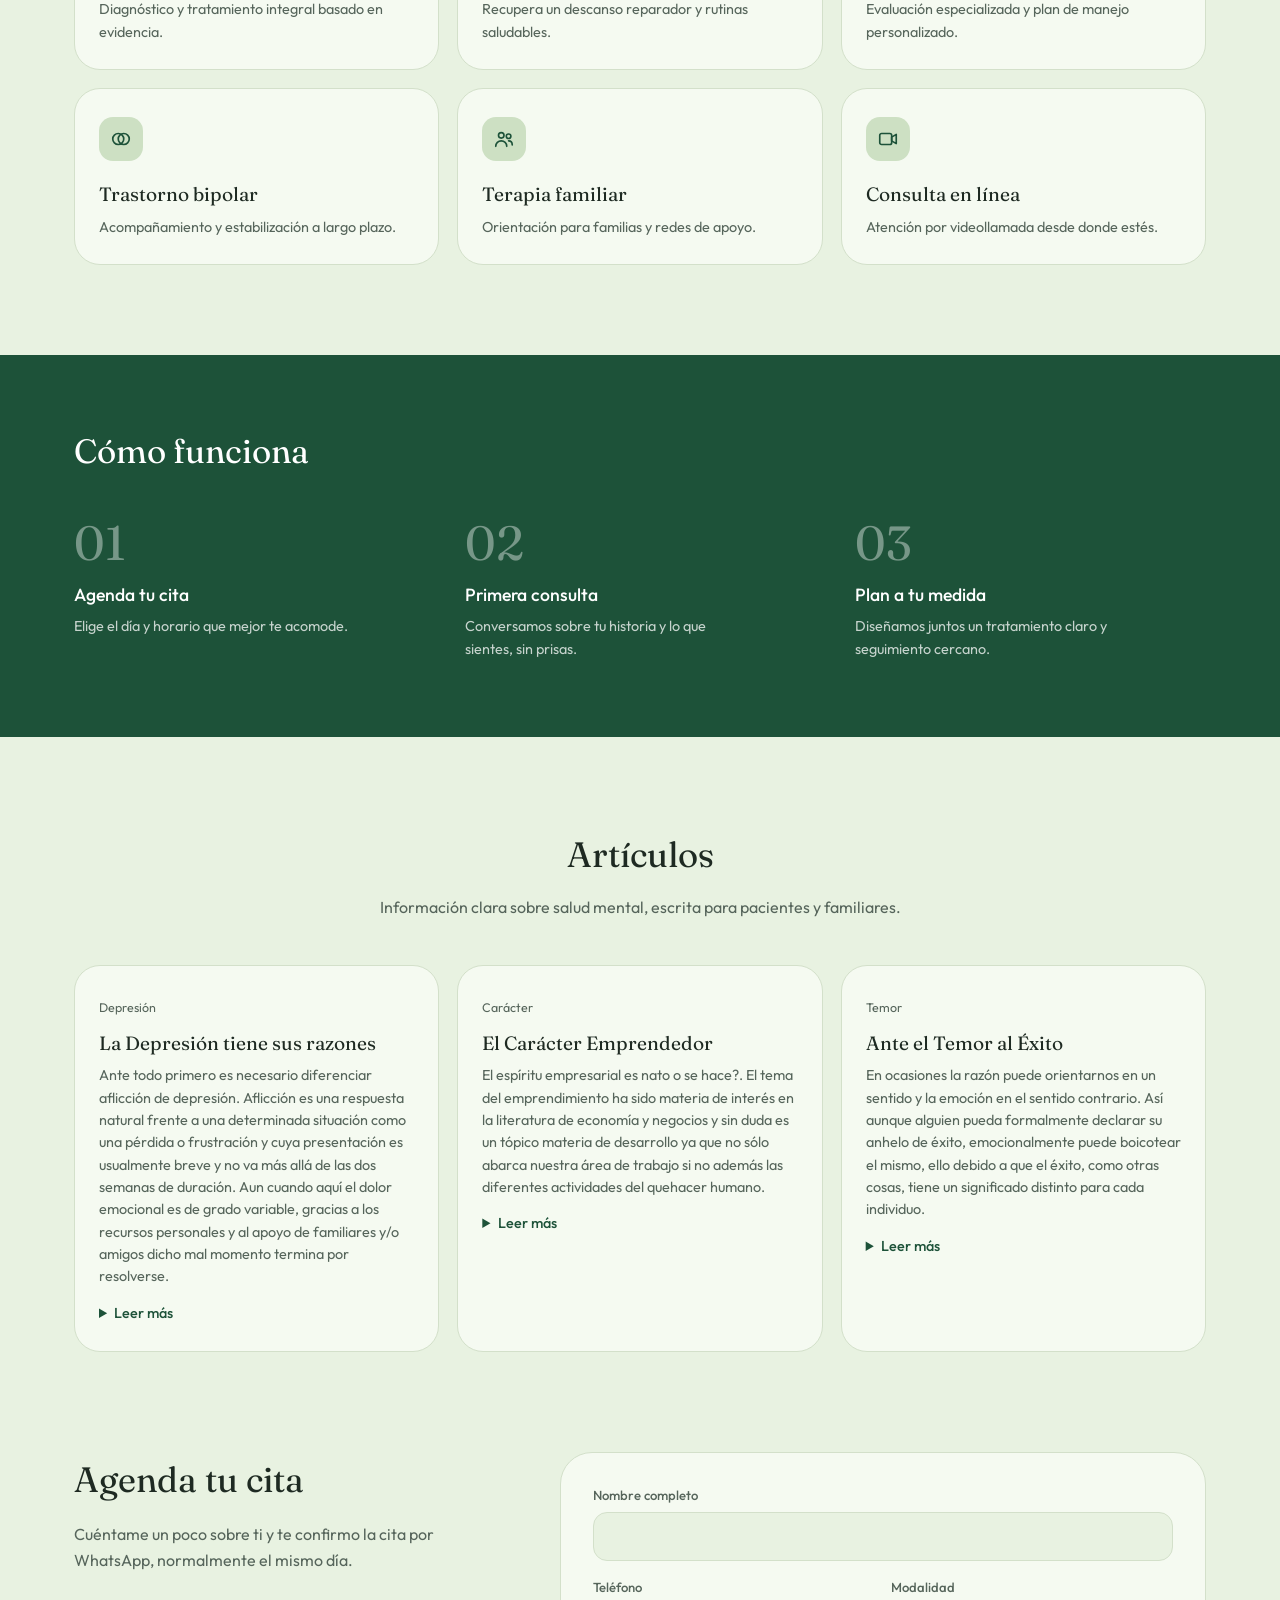
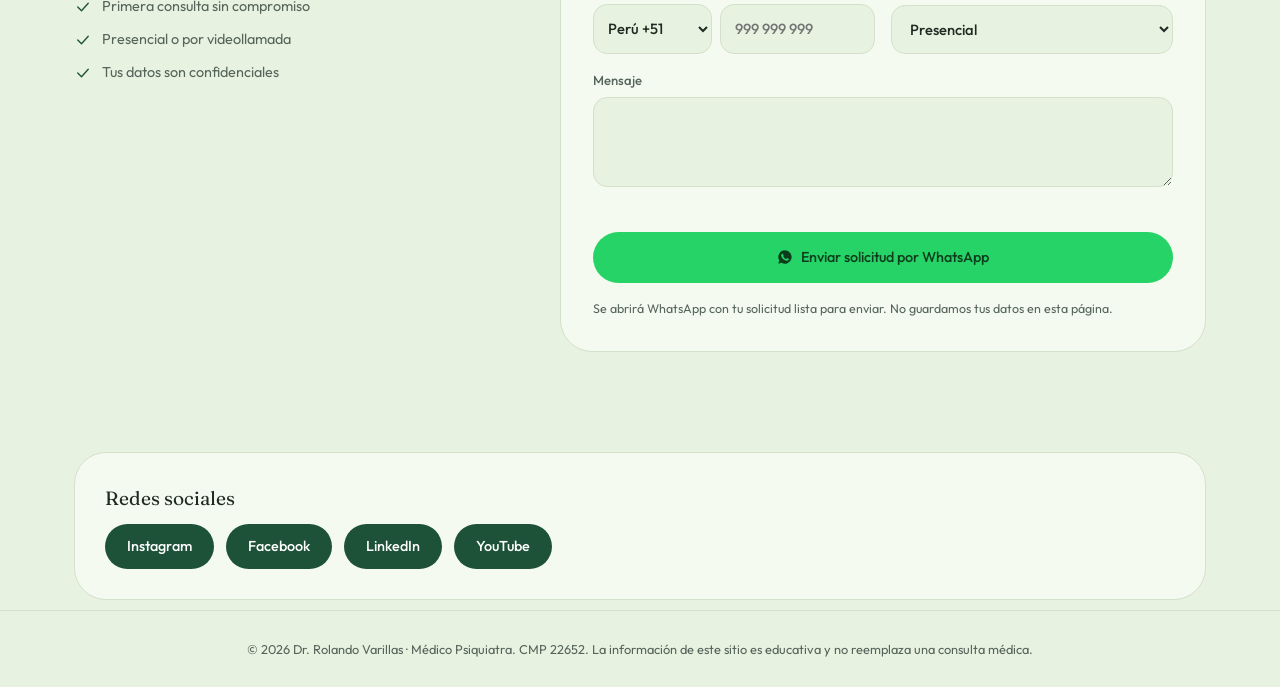
==== commit f828befc: "Update index.html" ====
--- a/index.html
+++ b/index.html
@@ -51,7 +51,7 @@
 <section class="about" id="sobre-mi"><div class="wrap">
   <p class="eyebrow">Sobre mí</p>
   <h2>Escuchar es el primer paso del tratamiento</h2>
-  <p>Soy médico psiquiatra psicoterapeuta egresado de la UNMSM con Maestría en RR.HH.y Comportamiento Organizacional, temática que fui aprendiendo por curiosidad primero de mis pacientes a través de sus experiencias, en las empresas donde laboran, luego formalmente en ESAN y Universidad Ricardo Palma y después realizando Consultorías en Recursos Humanos. Tal vez mi trabajo se pueda resumir como: Ayudar a las personas a tener mejores historias </p>
+  <p>Soy médico psiquiatra psicoterapeuta egresado de la UNMSM con Maestría en RR.HH. y Comportamiento Organizacional, temática que fui aprendiendo por curiosidad primero de mis pacientes a través de sus experiencias, en las empresas donde laboran, luego formalmente en ESAN y Universidad Ricardo Palma y después realizando Consultorías en Recursos Humanos. Tal vez mi trabajo se pueda resumir como: Ayudar a las personas a tener mejores historias </p>
 </div></section>
 
 <section class="services" id="servicios"><div class="wrap">
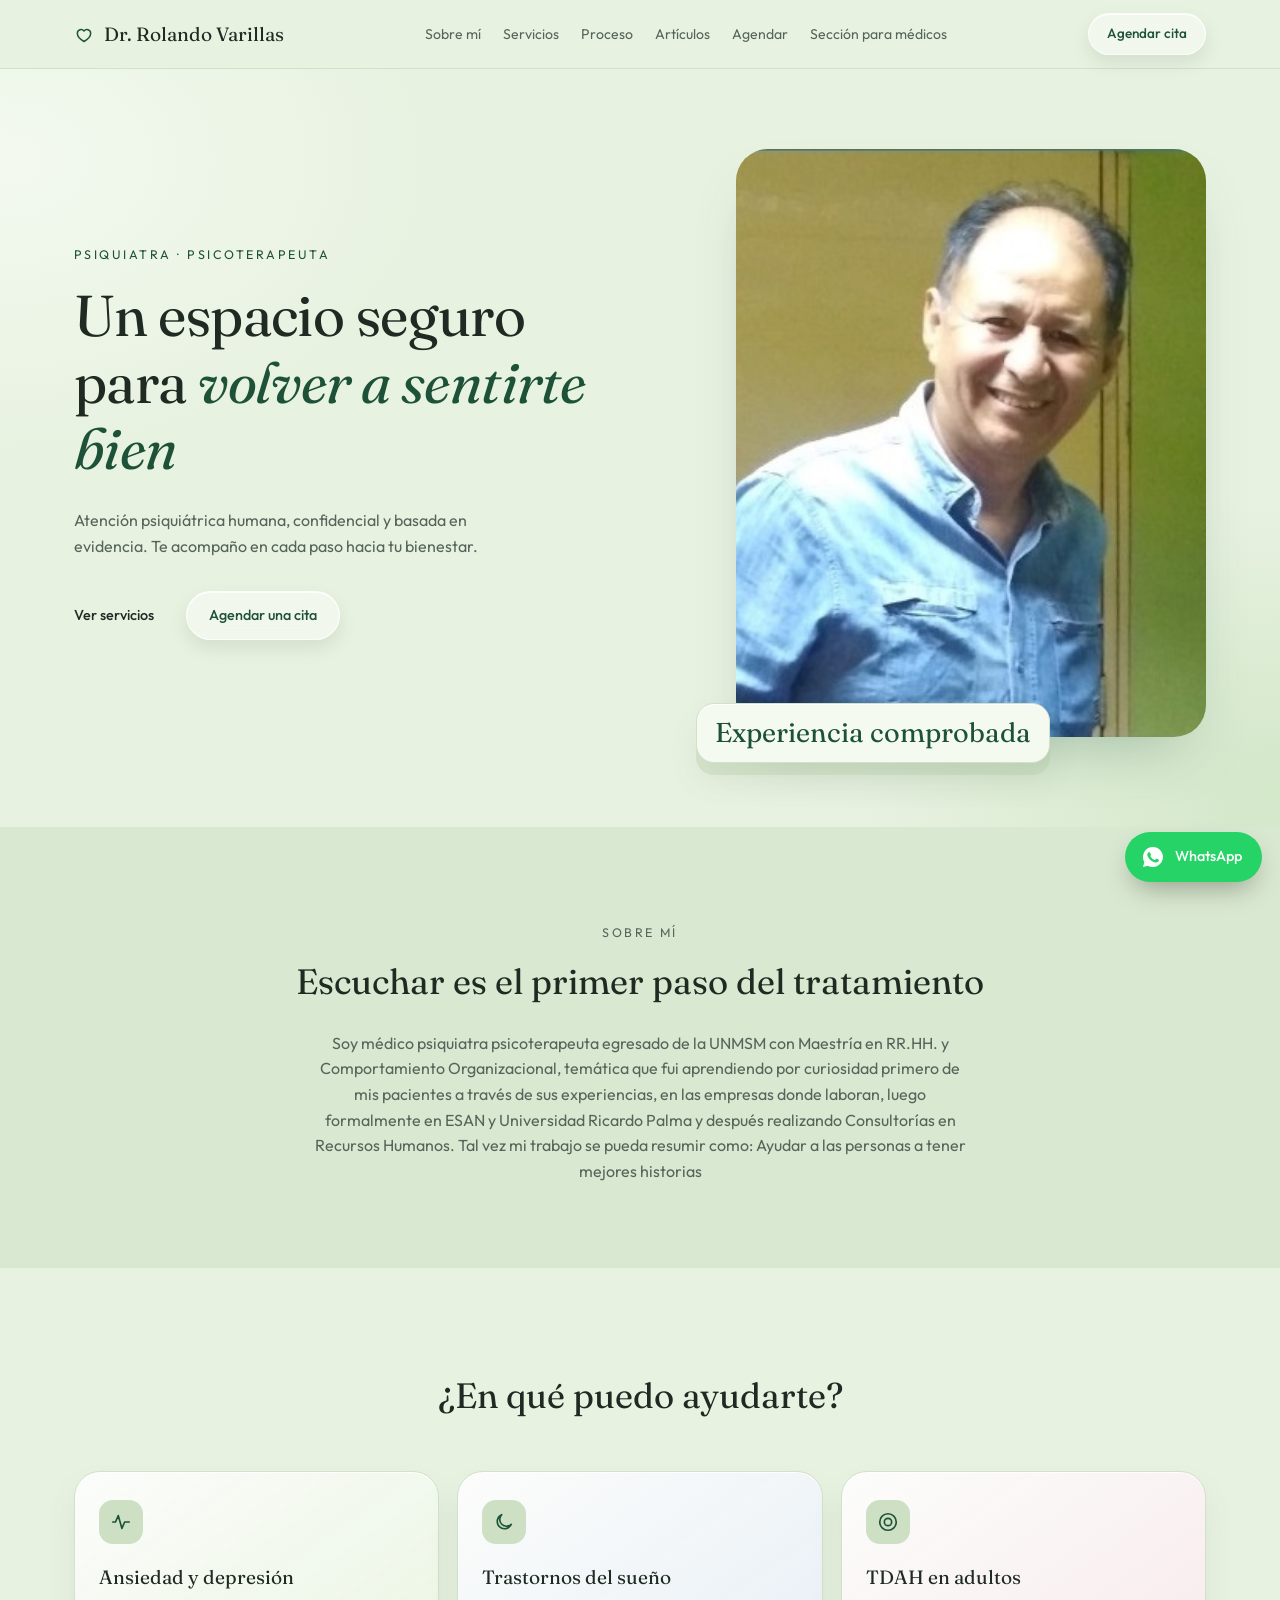
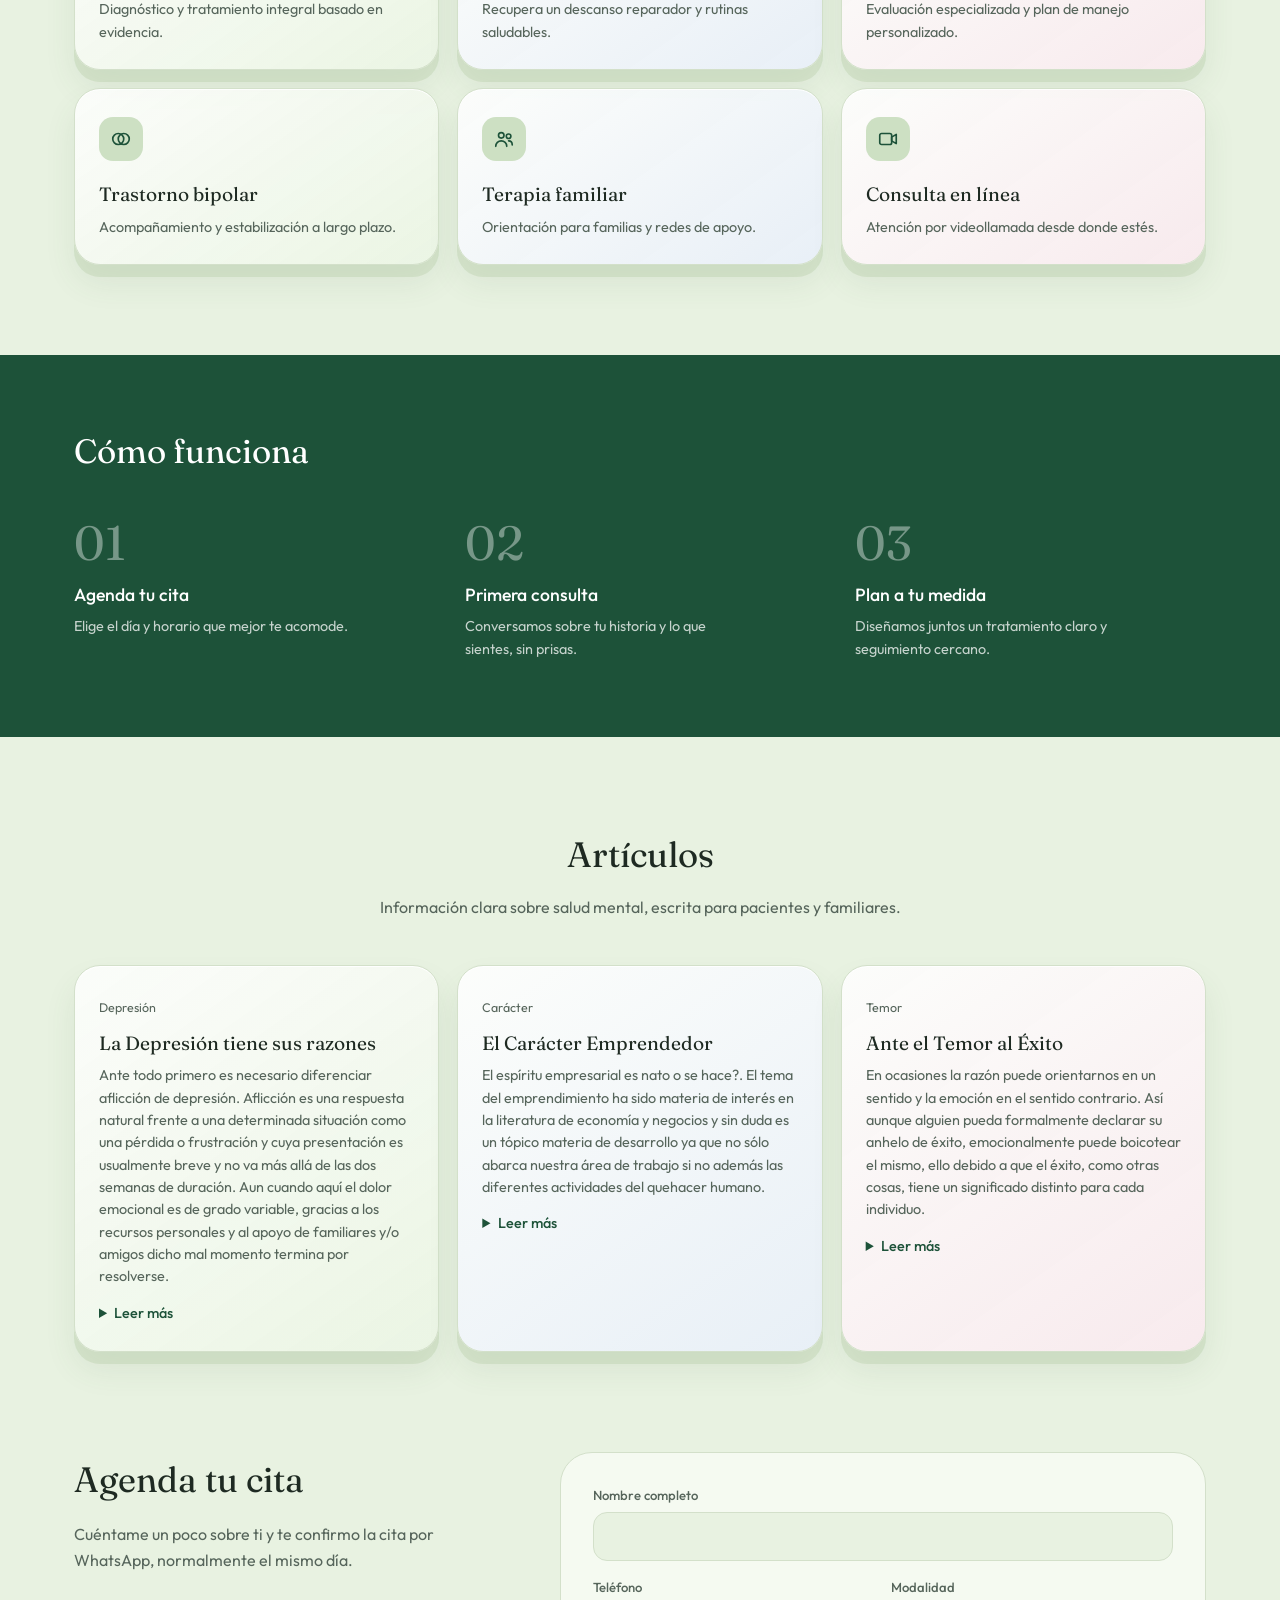
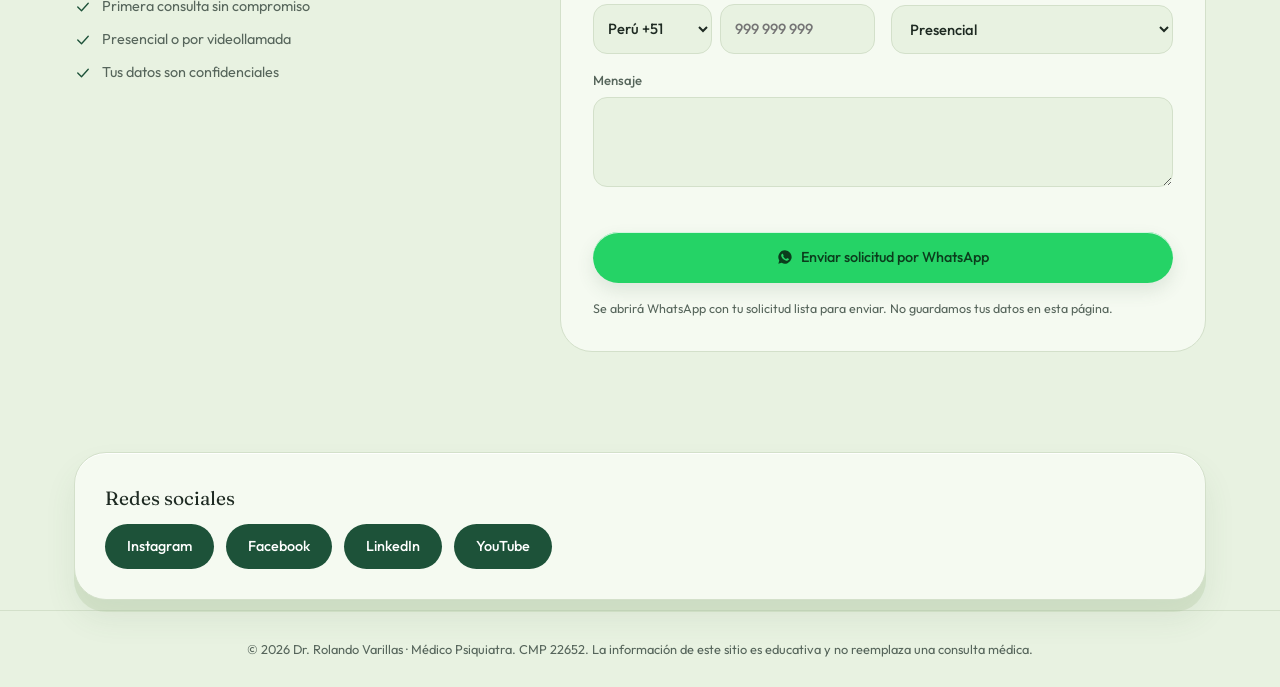
==== commit 80cd2311: "Add files via upload" ====
--- a/index.html
+++ b/index.html
@@ -29,7 +29,7 @@
 <header><div class="wrap nav">
   <a class="brand" href="#top"><svg><use href="#i-heart"/></svg>Dr. Rolando Varillas</a>
   <nav class="menu" id="menu" aria-label="Principal">
-    <a href="#sobre-mi">Sobre mí</a><a href="#servicios">Servicios</a><a href="#proceso">Proceso</a><a href="#articulos">Artículos</a><a href="#agendar">Agendar</a>
+    <a href="#sobre-mi">Sobre mí</a><a href="#servicios">Servicios</a><a href="#proceso">Proceso</a><a href="#articulos">Artículos</a><a href="#agendar">Agendar</a><a href="medicos.html">Sección para médicos</a>
   </nav>
   <div class="nav-r"><a class="btn sm" href="#agendar">Agendar cita</a><button class="burger" id="burger" type="button" aria-label="Abrir menú" aria-expanded="false" aria-controls="menu"><span></span><span></span><span></span></button></div>
 </div></header>
--- a/styles.css
+++ b/styles.css
@@ -12,7 +12,7 @@
 :focus-visible{outline:2px solid var(--green);outline-offset:3px}
 .wrap{max-width:1180px;margin:0 auto;padding:0 24px}
 h1,h2,h3{font-family:var(--serif);font-weight:400;margin:0}
-.btn{display:inline-flex;align-items:center;gap:8px;background:var(--green);color:#fff;border-radius:999px;padding:12px 22px;font-weight:500;font-size:.9rem}
+.btn{display:inline-flex;align-items:center;gap:8px;background:rgba(255,255,255,.42);backdrop-filter:blur(14px);-webkit-backdrop-filter:blur(14px);color:var(--green);border:1px solid rgba(255,255,255,.72);border-radius:999px;padding:12px 22px;font-weight:500;font-size:.9rem;box-shadow:0 8px 18px rgba(55,91,68,.12),inset 0 1px 0 rgba(255,255,255,.8);transition:transform .22s ease,box-shadow .22s ease,background .22s ease}
 .btn.sm{padding:9px 18px;font-size:.85rem}
 .btn svg{width:16px;height:16px}
 .link{font-weight:500;font-size:.9rem}
@@ -173,3 +173,16 @@
 .f .tel{display:flex;gap:8px}
 .f .tel select{width:auto;flex:0 0 42%;min-width:0;padding-left:10px;padding-right:6px;text-overflow:ellipsis}
 .f .tel input{flex:1;min-width:0}
+
+
+/* Acabado de vidrio y bloques 3D en tonos pastel */
+.btn:hover,.btn:focus-visible{transform:translateY(-3px);background:rgba(255,255,255,.68);box-shadow:0 14px 26px rgba(55,91,68,.18),inset 0 1px 0 rgba(255,255,255,.9)}
+.btn:active{transform:translateY(1px);box-shadow:0 3px 8px rgba(55,91,68,.12),inset 0 2px 5px rgba(55,91,68,.08)}
+.btn.alt{background:rgba(217,232,208,.72);color:var(--green);border-color:rgba(255,255,255,.8)}
+.btn.ghost{background:rgba(255,255,255,.22);border:1px solid rgba(255,255,255,.75);box-shadow:0 6px 16px rgba(55,91,68,.08),inset 0 1px 0 rgba(255,255,255,.8)}
+.card,.pcard,.badge,blockquote.q{box-shadow:0 12px 0 rgba(173,199,160,.32),0 18px 32px rgba(65,95,71,.09),inset 0 1px 0 rgba(255,255,255,.92);transform:translateY(0);transition:transform .25s ease,box-shadow .25s ease}
+.card:hover,.pcard:hover,blockquote.q:hover{transform:translateY(-5px);box-shadow:0 16px 0 rgba(173,199,160,.26),0 25px 36px rgba(65,95,71,.13),inset 0 1px 0 rgba(255,255,255,.96)}
+.card:nth-child(3n+1){background:linear-gradient(145deg,rgba(255,255,255,.84),rgba(235,245,228,.92))}
+.card:nth-child(3n+2){background:linear-gradient(145deg,rgba(255,255,255,.88),rgba(232,239,250,.86))}
+.card:nth-child(3n){background:linear-gradient(145deg,rgba(255,255,255,.88),rgba(250,233,239,.86))}
+@media(prefers-reduced-motion:reduce){.btn,.card,.pcard,blockquote.q{transition:none}.btn:hover,.card:hover,.pcard:hover,blockquote.q:hover{transform:none}}
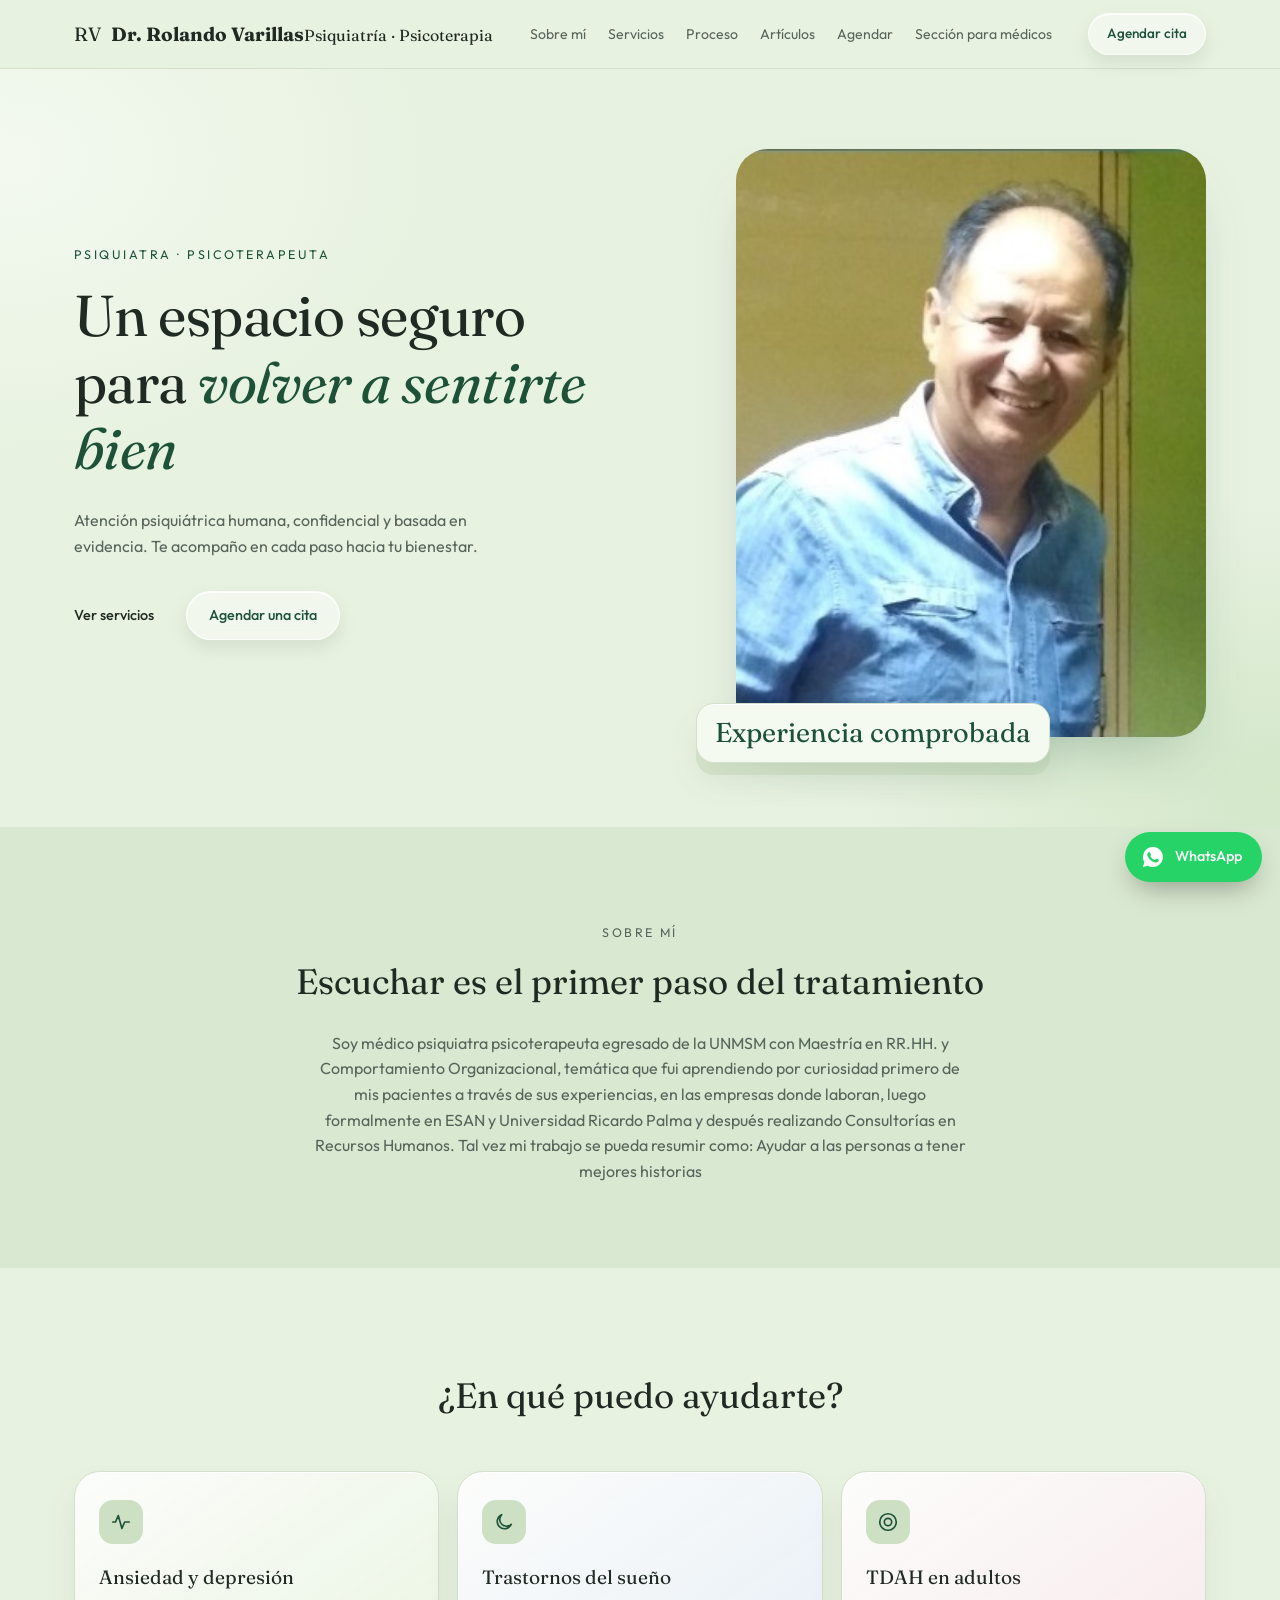
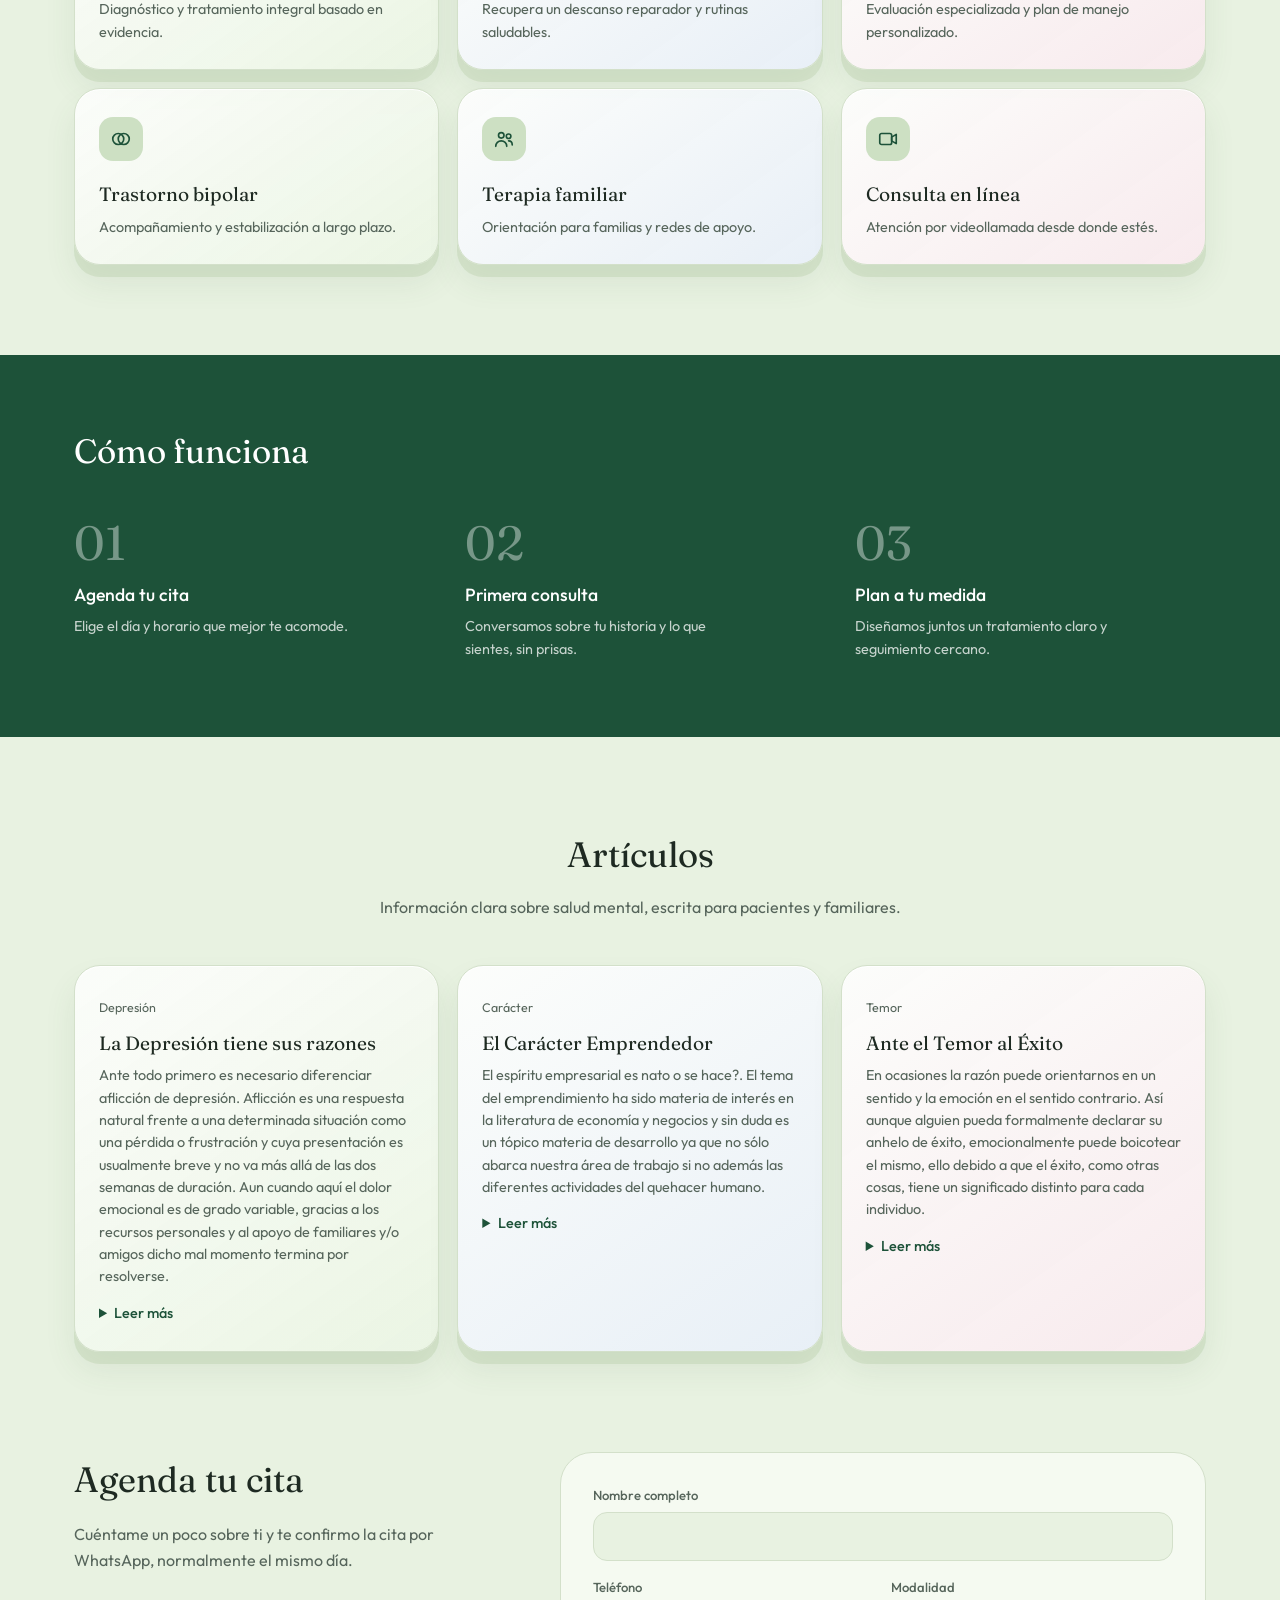
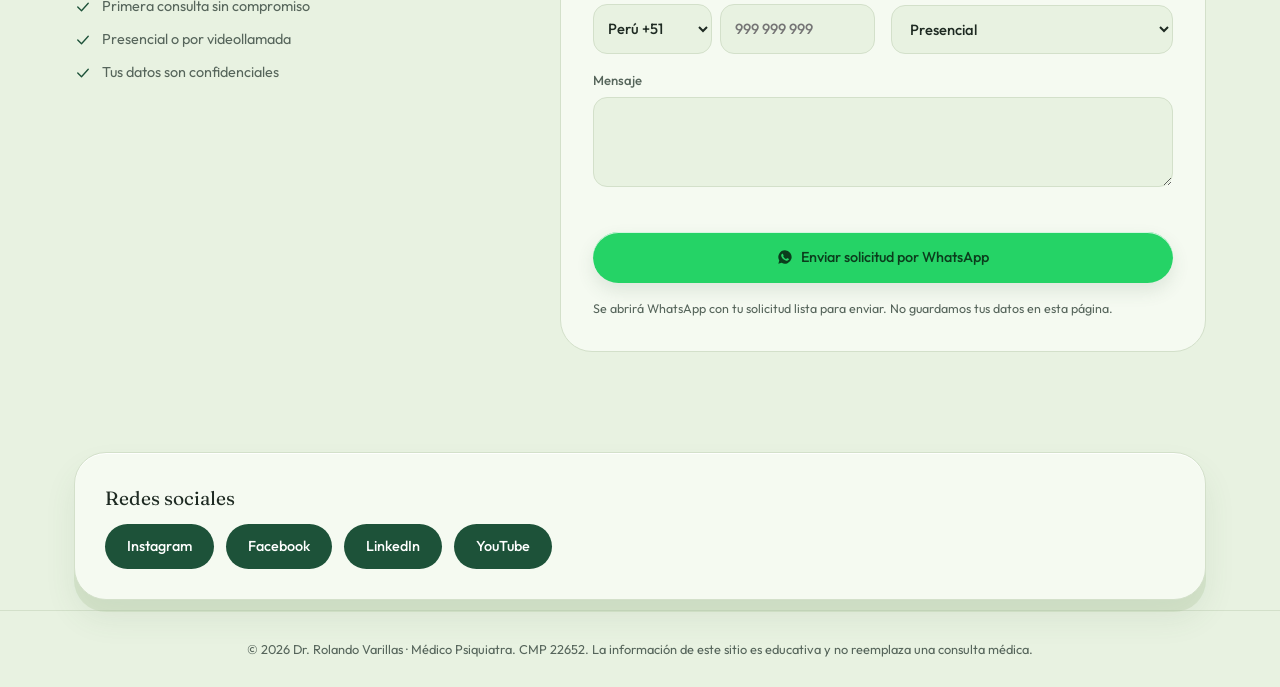
==== commit be0f76d8: "Update index.html" ====
--- a/index.html
+++ b/index.html
@@ -27,7 +27,7 @@
 </svg>
 
 <header><div class="wrap nav">
-  <a class="brand" href="#top"><svg><use href="#i-heart"/></svg>Dr. Rolando Varillas</a>
+  <a class="brand" href="#inicio"><span class="monogram">RV</span><span><b>Dr. Rolando Varillas</b><small>Psiquiatría · Psicoterapia</small></span></a>
   <nav class="menu" id="menu" aria-label="Principal">
     <a href="#sobre-mi">Sobre mí</a><a href="#servicios">Servicios</a><a href="#proceso">Proceso</a><a href="#articulos">Artículos</a><a href="#agendar">Agendar</a><a href="medicos.html">Sección para médicos</a>
   </nav>
--- a/styles.css
+++ b/styles.css
@@ -19,6 +19,7 @@
 svg{fill:none;stroke:currentColor;stroke-width:1.8;stroke-linecap:round;stroke-linejoin:round}
 
 header{position:sticky;top:env(safe-area-inset-top,0px);z-index:5;background:var(--bg);border-bottom:1px solid var(--line)}
+}.monogram{width:43px;height:43px;display:grid;place-items:center;border-radius:50%;background:var(--navy);color:white;font:500 17px "Playfair Display",serif}
 .nav{display:flex;align-items:center;justify-content:space-between;height:68px}
 .brand{display:flex;align-items:center;gap:10px;font-family:var(--serif);font-size:1.2rem;color:var(--ink)}
 .brand svg{width:20px;height:20px;color:var(--accent)}
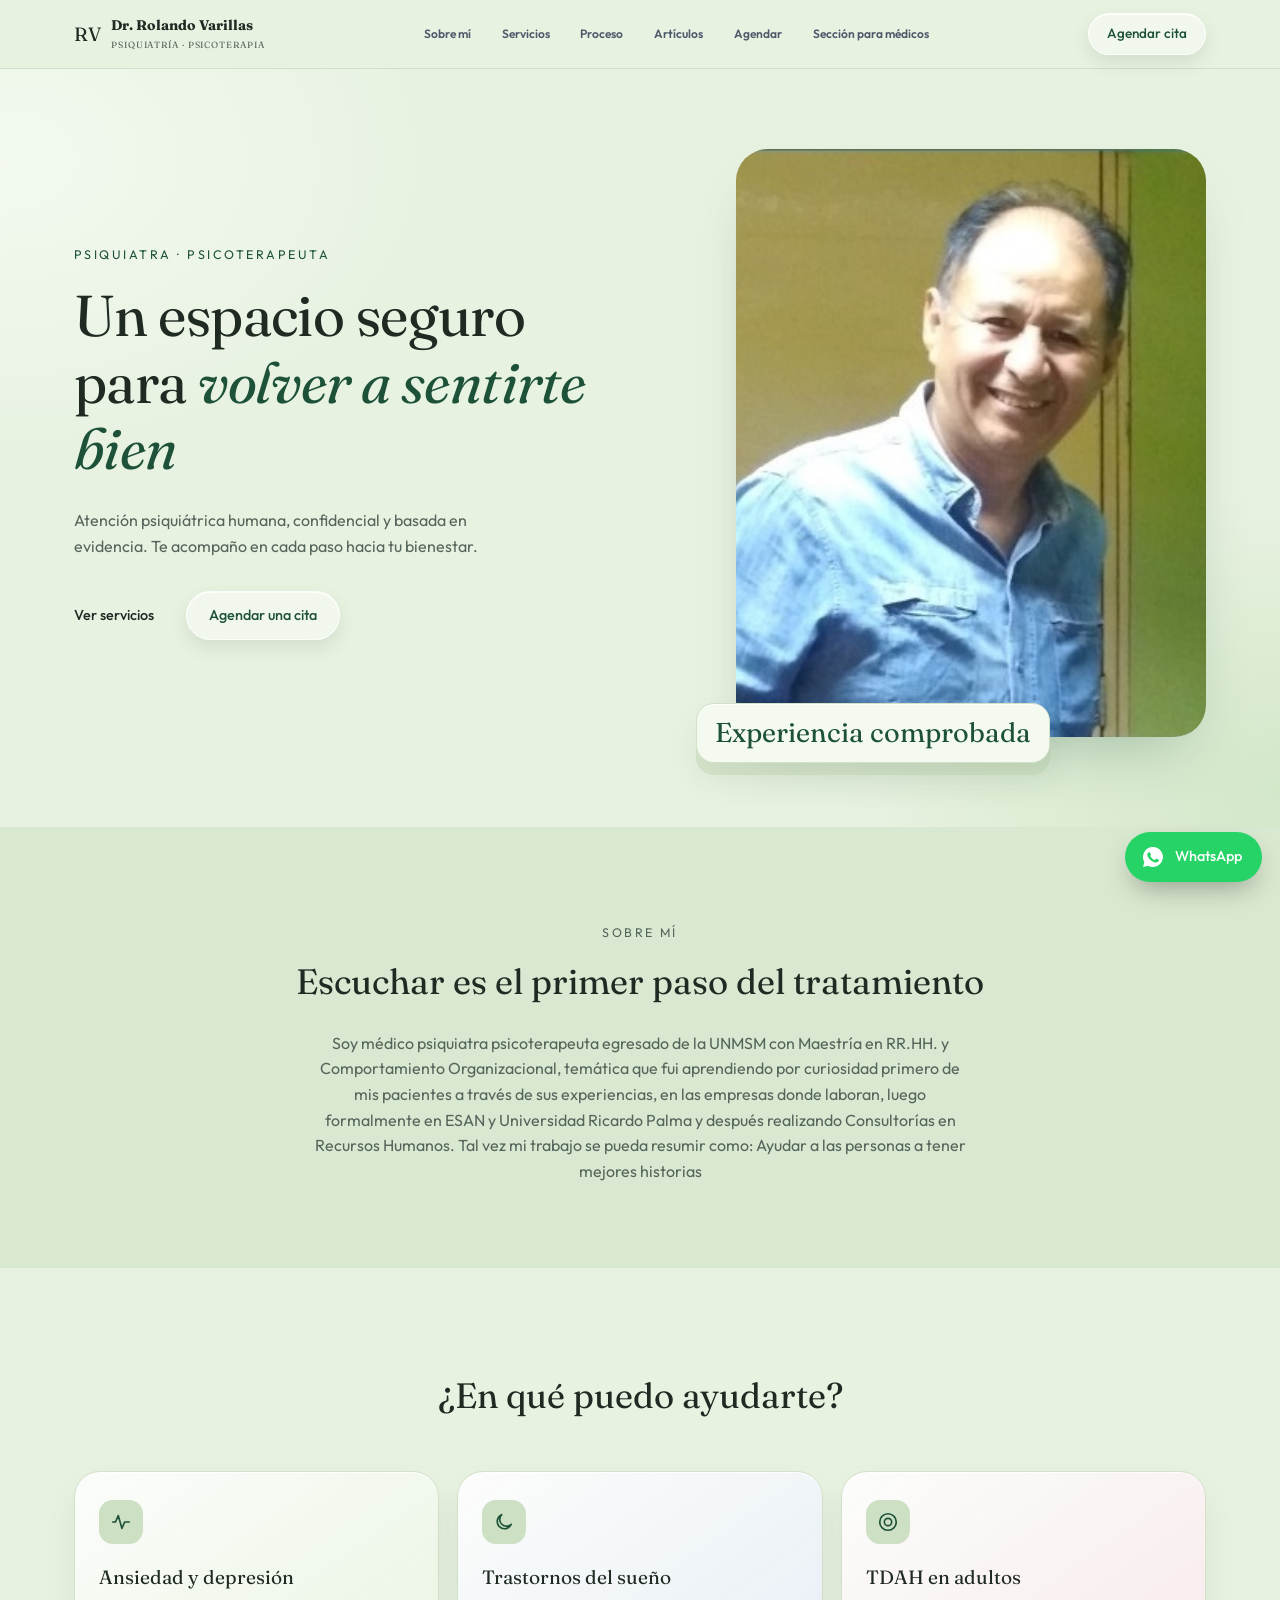
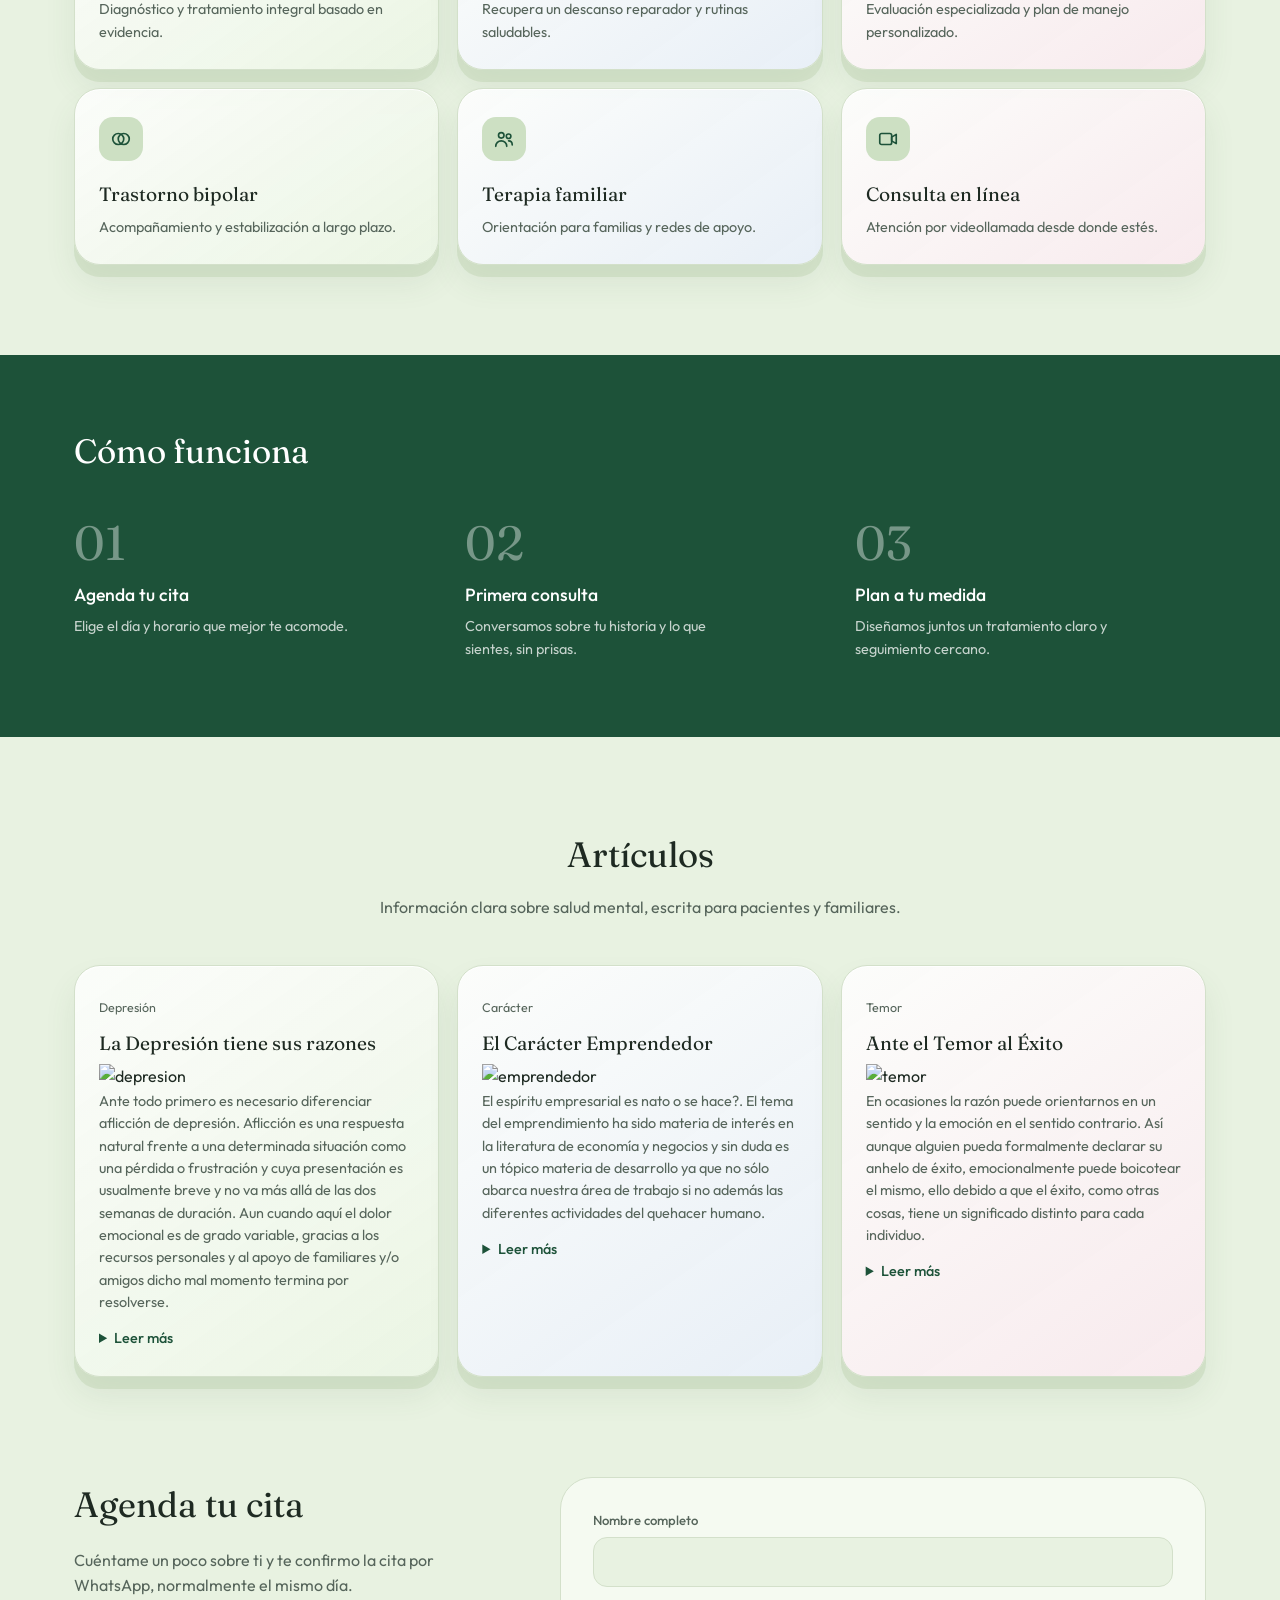
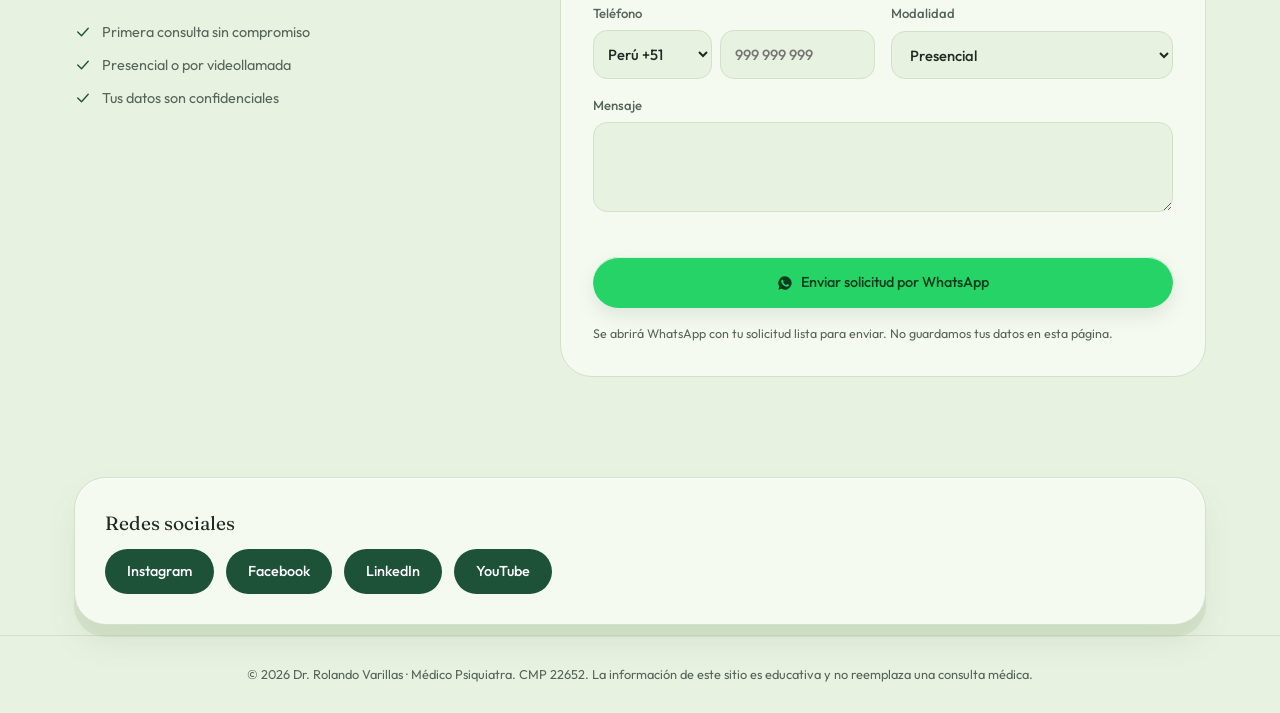
==== commit 1042ad0c: "Update index.html" ====
--- a/index.html
+++ b/index.html
@@ -80,15 +80,18 @@
   <p class="sub">Información clara sobre salud mental, escrita para pacientes y familiares.</p>
   <div class="grid">
     <article class="card art"><small>Depresión</small><h3>La Depresión tiene sus razones</h3>
+      <img src="depresion.webp" alt="depresion">
       <p>Ante todo primero es necesario diferenciar aflicción de depresión. Aflicción es una respuesta natural frente a una determinada situación como una pérdida o frustración y cuya presentación es usualmente breve y no va más allá de las dos semanas de duración. Aun cuando aquí el dolor emocional es de grado variable, gracias a los recursos personales y al apoyo de familiares y/o amigos dicho mal momento termina por resolverse.</p>
       <details><summary>Leer más</summary><p>La depresión no es un capricho o una debilidad, La depresión es una respuesta del organismo en su conjunto, ante un evento particular o a una sucesión de hechos en la biografía de una persona. Así en ocasiones uno alcanza a identificar al evento causante del dolor emocional intenso y del cual incluso se podría señalar fecha y hora de inicio, o en ocasiones se debe al acumulo de hechos negativos a lo largo de la vida de la persona y ante la cual presentada una dificultad menor, termina por ser esta la gota que rebalsa el vaso.</p>
 <a href="https://rolandovarillas.blogspot.com/2014/09/por-que-me-deprimo.html" target="_blank" rel="noopener">Leer artículo completo</a>
 </details></article>
     <article class="card art"><small>Carácter</small><h3>El Carácter Emprendedor</h3>
+      <img src="emprendedor.webp" alt="emprendedor">
       <p>El espíritu empresarial es nato o se hace?. El tema del emprendimiento ha sido materia de interés en la literatura de economía y negocios y sin duda es un tópico materia de desarrollo ya que no sólo abarca nuestra área de trabajo si no además las diferentes actividades del quehacer humano.</p>
       <details><summary>Leer más</summary><p>El emprendedor tiene como una de sus principales características las disposición original y propia que lo orienta a la realización de algo, en este caso ese algo es la realización de un proyecto, un logro, un objetivo. A diferencia de las personas con otro perfil, el emprendedor no requiere o no necesita de la motivación externa o en todo caso ésta no es la determinante quien define su disposición o iniciativa. El emprendedor tiene en sí ese móvil,  esa pasión que lo dispone hacia, tal vez el término académico proactividad podría graficar dicha inclinación.</p>
 <a href="https://rolandovarillas.blogspot.com/2012/03/el-caracter-emprendedor.html" target="_blank" rel="noopener">Leer artículo completo</a></details></article>
     <article class="card art"><small>Temor</small><h3>Ante el Temor al Éxito</h3>
+      <img src="temor al exito.webp" alt="temor">
       <p>En ocasiones la razón puede orientarnos en un sentido y la emoción en el sentido contrario. Así aunque alguien pueda formalmente declarar su anhelo de éxito,  emocionalmente puede boicotear el mismo, ello debido a que el éxito, como otras cosas, tiene un significado distinto para cada individuo.</p>
       <details><summary>Leer más</summary><p>Conseguir el éxito promete un estado de disfrute y bienestar, sin embargo para algunas personas lo relevante de una  situación de éxito pueden ser sus nuevas exigencias, ser sujeto de críticas o una mayor exposición. Así, ante la posibilidad de un nuevo contexto  la persona puede sentir que no está preparado para manejar dicha situación, siendo entonces el éxito un estado a evitar.</p><a href="https://rolandovarillas.blogspot.com/2014/06/ante-el-temor-al-exito.html" target="_blank" rel="noopener">Leer artículo completo</a></details></article>
   </div>
--- a/styles.css
+++ b/styles.css
@@ -19,7 +19,7 @@
 svg{fill:none;stroke:currentColor;stroke-width:1.8;stroke-linecap:round;stroke-linejoin:round}
 
 header{position:sticky;top:env(safe-area-inset-top,0px);z-index:5;background:var(--bg);border-bottom:1px solid var(--line)}
-}.monogram{width:43px;height:43px;display:grid;place-items:center;border-radius:50%;background:var(--navy);color:white;font:500 17px "Playfair Display",serif}
+}.monogram{width:43px;height:43px;display:grid;place-items:center;border-radius:50%;background:var(--navy);color:white;font:500 17px "Playfair Display",serif}.brand b,.brand small{display:block}.brand b{font-size:14px;line-height:1.4}.brand small{margin-top:3px;color:var(--muted);font-size:9px;letter-spacing:.1em;text-transform:uppercase}.nav nav{display:flex;align-items:center;gap:clamp(17px,2.4vw,32px);font-size:12px;font-weight:600}.nav nav>a:not(.nav-cta){color:#4e5a6b}.nav-cta{padding:12px 17px;background:var(--navy);color:white;border-radius:3px}.menu-toggle{display:none;border:0;background:none;color:var(--navy);font-size:24px}
 .nav{display:flex;align-items:center;justify-content:space-between;height:68px}
 .brand{display:flex;align-items:center;gap:10px;font-family:var(--serif);font-size:1.2rem;color:var(--ink)}
 .brand svg{width:20px;height:20px;color:var(--accent)}
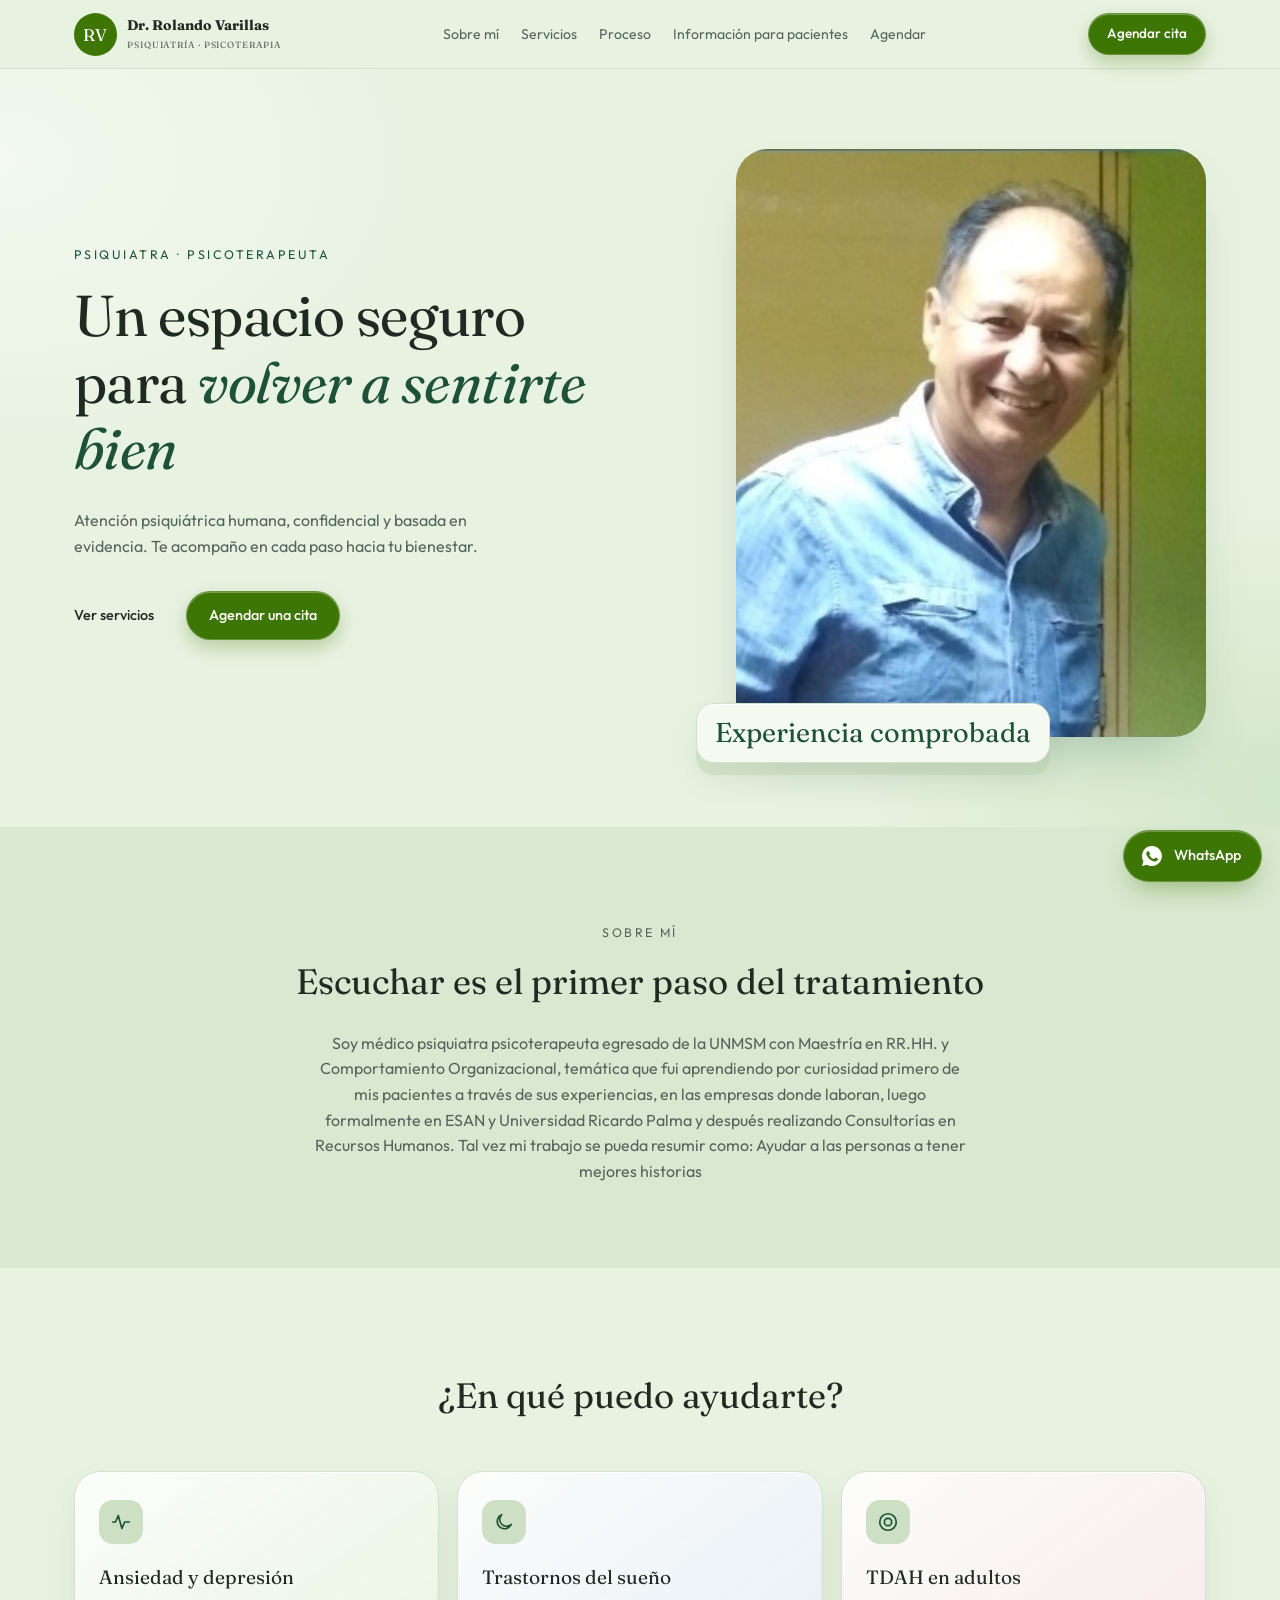
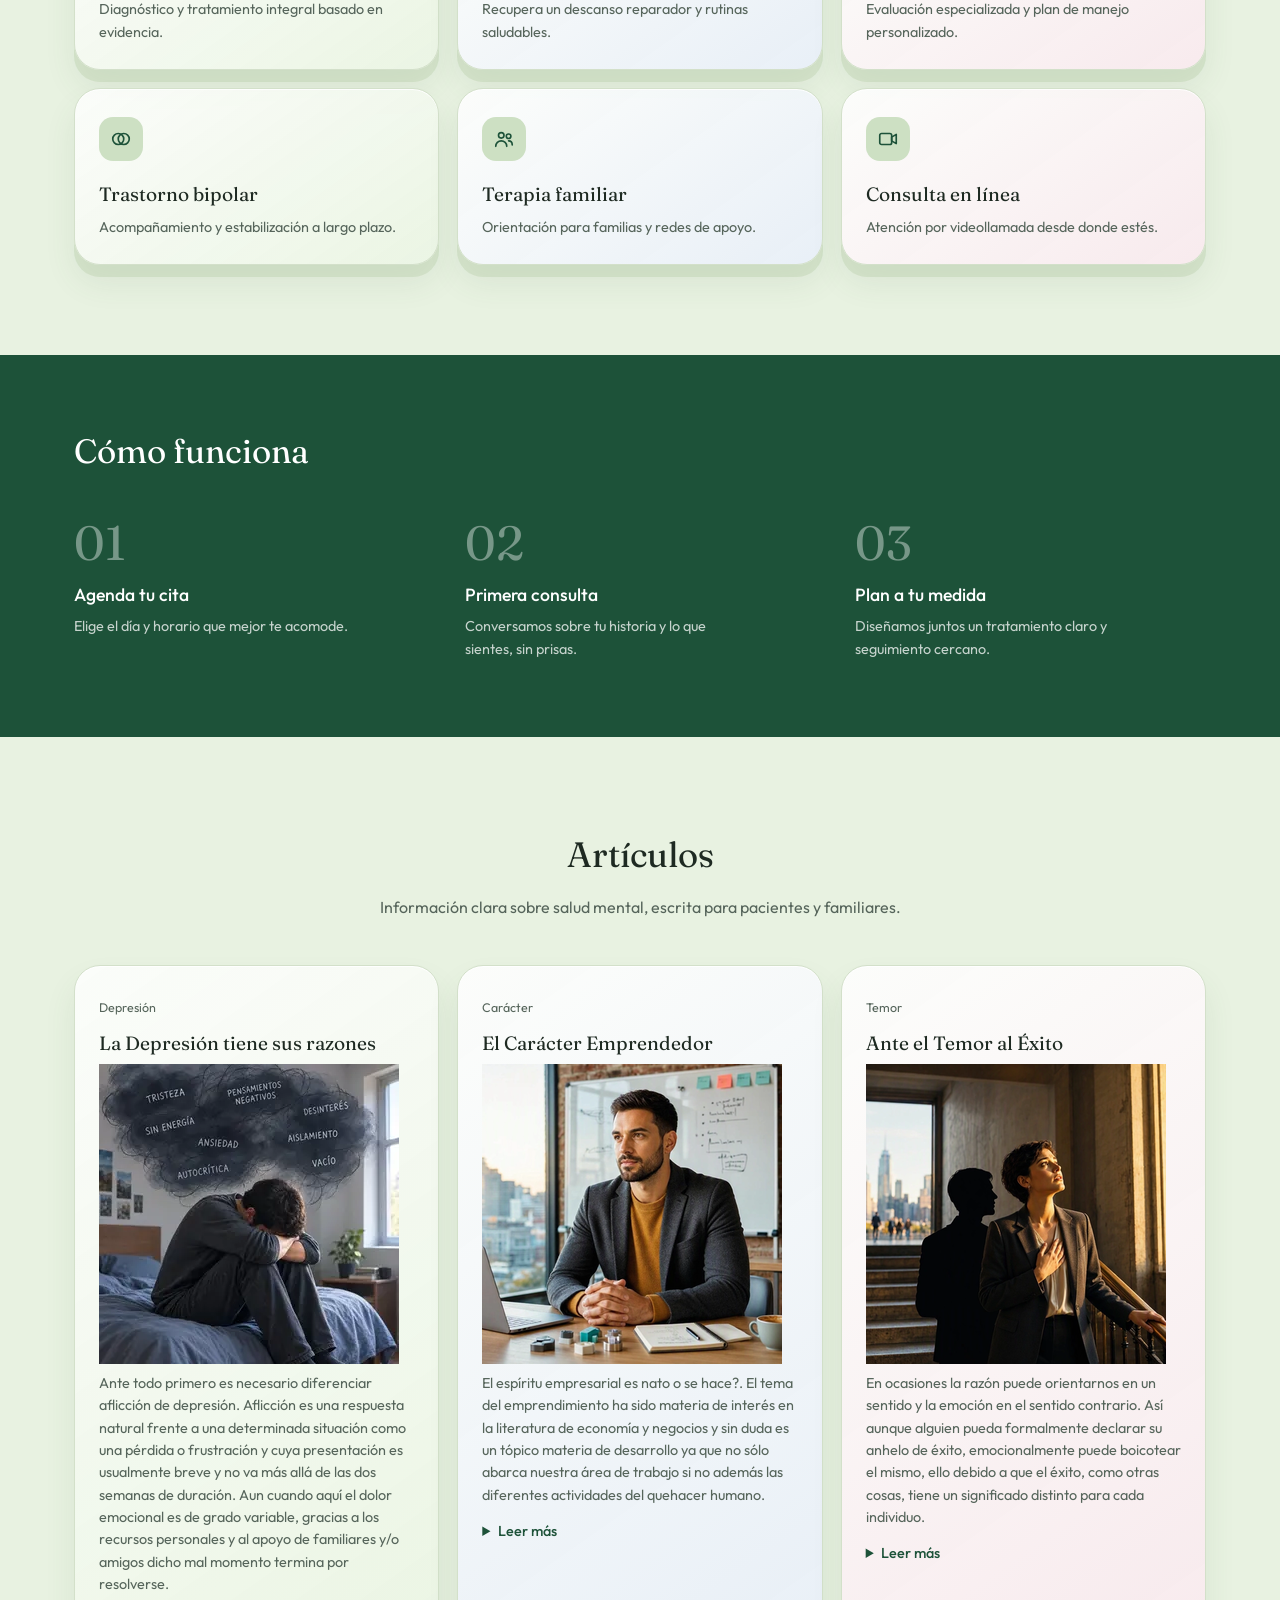
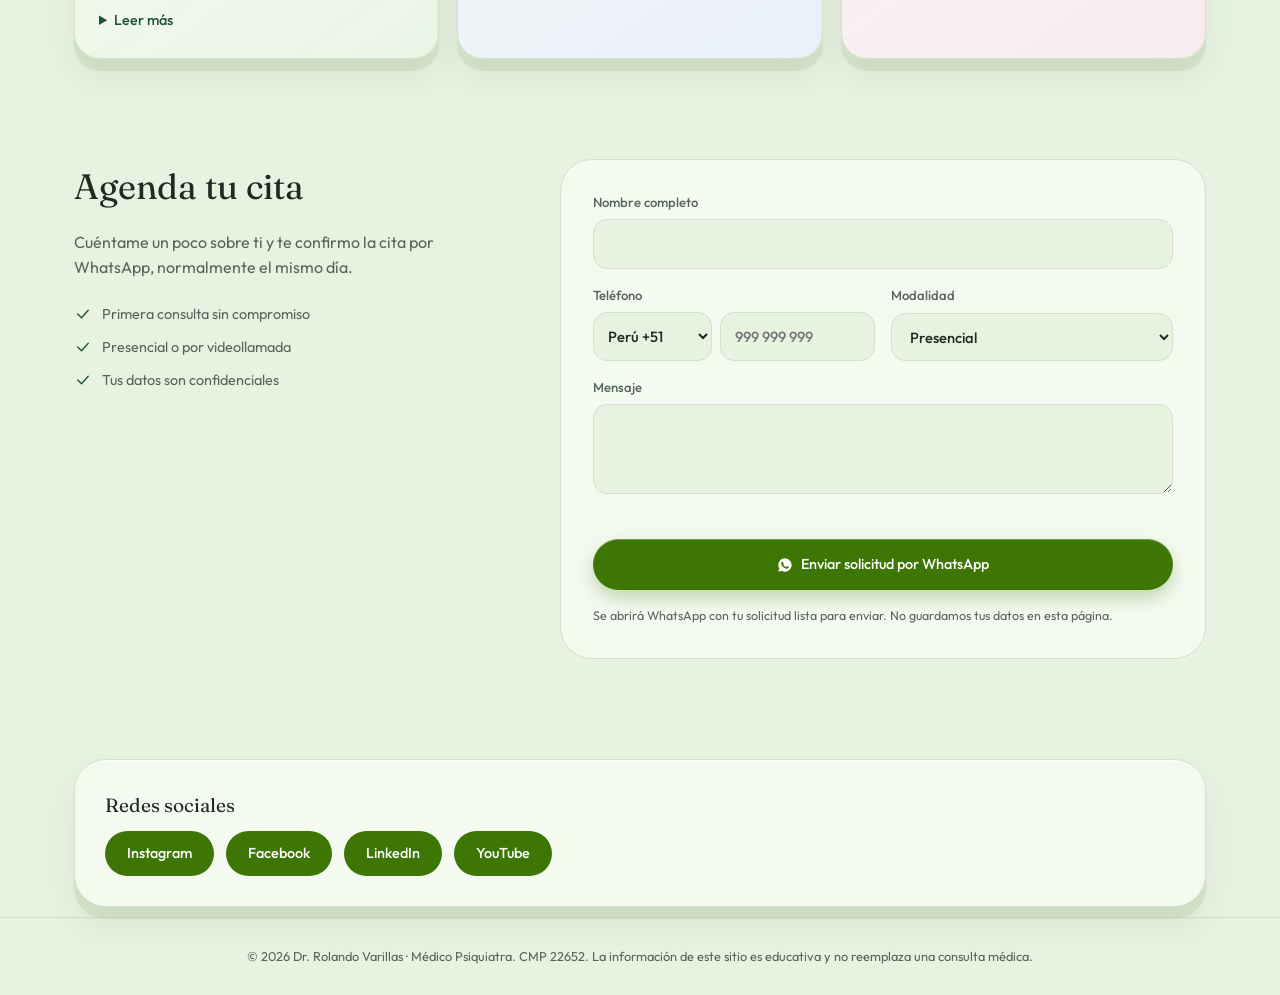
==== commit 49f663cf: "Add files via upload" ====
--- a/index.html
+++ b/index.html
@@ -29,7 +29,7 @@
 <header><div class="wrap nav">
   <a class="brand" href="#inicio"><span class="monogram">RV</span><span><b>Dr. Rolando Varillas</b><small>Psiquiatría · Psicoterapia</small></span></a>
   <nav class="menu" id="menu" aria-label="Principal">
-    <a href="#sobre-mi">Sobre mí</a><a href="#servicios">Servicios</a><a href="#proceso">Proceso</a><a href="#articulos">Artículos</a><a href="#agendar">Agendar</a><a href="medicos.html">Sección para médicos</a>
+    <a href="#sobre-mi">Sobre mí</a><a href="#servicios">Servicios</a><a href="#proceso">Proceso</a><a href="#articulos">Información para pacientes</a><a href="#agendar">Agendar</a>
   </nav>
   <div class="nav-r"><a class="btn sm" href="#agendar">Agendar cita</a><button class="burger" id="burger" type="button" aria-label="Abrir menú" aria-expanded="false" aria-controls="menu"><span></span><span></span><span></span></button></div>
 </div></header>
--- a/styles.css
+++ b/styles.css
@@ -1,6 +1,7 @@
 :root{
   --bg:#e8f2e1; --card:#f5faf1; --mint:#d9e8d0; --icon:#cde0c3;
   --green:#1d5239; --ink:#1e2a22; --muted:#56655b; --line:#d3e0ca;
+  --btn:#3d7605; --btn-dark:#2f5d04; --btn-hover:#5f6368; --btn-ink:#ffffff;
   --accent:var(--green); --serif:'Fraunces',Georgia,serif; --sans:'Outfit',system-ui,sans-serif;
   box-sizing:border-box;
   padding-top:env(safe-area-inset-top,0px); padding-bottom:env(safe-area-inset-bottom,0px);
@@ -12,14 +13,15 @@
 :focus-visible{outline:2px solid var(--green);outline-offset:3px}
 .wrap{max-width:1180px;margin:0 auto;padding:0 24px}
 h1,h2,h3{font-family:var(--serif);font-weight:400;margin:0}
-.btn{display:inline-flex;align-items:center;gap:8px;background:rgba(255,255,255,.42);backdrop-filter:blur(14px);-webkit-backdrop-filter:blur(14px);color:var(--green);border:1px solid rgba(255,255,255,.72);border-radius:999px;padding:12px 22px;font-weight:500;font-size:.9rem;box-shadow:0 8px 18px rgba(55,91,68,.12),inset 0 1px 0 rgba(255,255,255,.8);transition:transform .22s ease,box-shadow .22s ease,background .22s ease}
+.btn{display:inline-flex;align-items:center;gap:8px;background:var(--btn);color:var(--btn-ink);border:1px solid rgba(255,255,255,.22);border-radius:999px;padding:12px 22px;font-weight:500;font-size:.9rem;box-shadow:0 8px 18px rgba(61,118,5,.28),inset 0 1px 0 rgba(255,255,255,.28);transition:transform .22s ease,box-shadow .22s ease,background .22s ease}
 .btn.sm{padding:9px 18px;font-size:.85rem}
 .btn svg{width:16px;height:16px}
 .link{font-weight:500;font-size:.9rem}
 svg{fill:none;stroke:currentColor;stroke-width:1.8;stroke-linecap:round;stroke-linejoin:round}
 
 header{position:sticky;top:env(safe-area-inset-top,0px);z-index:5;background:var(--bg);border-bottom:1px solid var(--line)}
-}.monogram{width:43px;height:43px;display:grid;place-items:center;border-radius:50%;background:var(--navy);color:white;font:500 17px "Playfair Display",serif}.brand b,.brand small{display:block}.brand b{font-size:14px;line-height:1.4}.brand small{margin-top:3px;color:var(--muted);font-size:9px;letter-spacing:.1em;text-transform:uppercase}.nav nav{display:flex;align-items:center;gap:clamp(17px,2.4vw,32px);font-size:12px;font-weight:600}.nav nav>a:not(.nav-cta){color:#4e5a6b}.nav-cta{padding:12px 17px;background:var(--navy);color:white;border-radius:3px}.menu-toggle{display:none;border:0;background:none;color:var(--navy);font-size:24px}
+
+.monogram{width:43px;height:43px;flex:none;display:grid;place-items:center;border-radius:50%;background:var(--btn);color:var(--btn-ink);font:400 17px var(--serif);letter-spacing:.02em}.brand b,.brand small{display:block}.brand b{font-size:14px;line-height:1.4}.brand small{margin-top:3px;color:var(--muted);font-size:9px;letter-spacing:.1em;text-transform:uppercase}
 .nav{display:flex;align-items:center;justify-content:space-between;height:68px}
 .brand{display:flex;align-items:center;gap:10px;font-family:var(--serif);font-size:1.2rem;color:var(--ink)}
 .brand svg{width:20px;height:20px;color:var(--accent)}
@@ -102,9 +104,10 @@
 .f button{border:0;cursor:pointer;font:inherit;font-weight:500;justify-content:center;padding:14px 22px}
 .f .note{font-size:.78rem;color:var(--muted);margin:0}
 .f .err{color:#b3402a;font-size:.82rem;margin:0;min-height:1em}
-.wa-fab{position:fixed;right:calc(18px + env(safe-area-inset-right,0px));bottom:calc(18px + env(safe-area-inset-bottom,0px));z-index:10;display:flex;align-items:center;gap:10px;background:#25d366;color:#fff;border-radius:999px;padding:13px 20px 13px 16px;font-weight:500;font-size:.9rem;box-shadow:0 12px 28px -8px rgba(0,0,0,.35)}
+.wa-fab{position:fixed;right:calc(18px + env(safe-area-inset-right,0px));bottom:calc(18px + env(safe-area-inset-bottom,0px));z-index:10;display:flex;align-items:center;gap:10px;background:var(--btn);color:var(--btn-ink);border:1px solid rgba(255,255,255,.22);border-radius:999px;padding:13px 20px 13px 16px;font-weight:500;font-size:.9rem;box-shadow:0 12px 26px -8px rgba(61,118,5,.45),inset 0 1px 0 rgba(255,255,255,.28);transition:transform .22s ease,box-shadow .22s ease,background .22s ease}
+.wa-fab:hover,.wa-fab:focus-visible{transform:translateY(-3px);background:var(--btn-hover);box-shadow:0 14px 26px -8px rgba(60,64,67,.4),inset 0 1px 0 rgba(255,255,255,.3)}
 .wa-fab svg{width:24px;height:24px;fill:#fff;stroke:none}
-.btn.wa{background:#25d366;color:#0b3d1d}
+.btn.wa{background:var(--btn);color:var(--btn-ink)}
 .btn.wa svg{fill:currentColor;stroke:none}
 @media(max-width:900px){.book-grid{grid-template-columns:1fr;gap:32px}form.f{grid-template-columns:1fr;padding:24px 20px}}
 @media(max-width:520px){.wa-fab span{display:none}.wa-fab{padding:14px}}
@@ -114,10 +117,10 @@
 .menu{gap:22px}
 .photo img{width:100%;height:100%;object-fit:cover;object-position:50% 20%;display:block}
 .btn[hidden]{display:none}
-.btn.alt{background:var(--ink);color:var(--bg)}
-.btn.ghost{background:transparent;color:var(--ink);border:1px solid var(--line)}
+.btn.alt{background:var(--btn-dark);color:var(--btn-ink)}
+.btn.ghost{background:transparent;color:var(--btn);border:1px solid var(--btn)}
 button.btn{border:0;cursor:pointer;font:inherit;font-weight:500;font-size:.9rem}
-button.btn.ghost{border:1px solid var(--line)}
+button.btn.ghost{border:1px solid var(--btn)}
 
 .sec{padding:90px 0 10px}
 .sec.mint{background:var(--mint);padding:80px 0 84px;margin-top:80px}
@@ -155,8 +158,8 @@
 @media(max-width:900px){.pay-grid,.loc-grid{grid-template-columns:1fr}.sec{padding-top:70px}}
 
 .soc{display:flex;flex-wrap:wrap;gap:12px;margin-top:6px}
-.soc a{display:inline-flex;align-items:center;justify-content:center;background:var(--green);color:#fff;border-radius:999px;padding:11px 22px;font-weight:500;font-size:.9rem;transition:opacity .2s}
-.soc a:hover{opacity:.85}
+.soc a{display:inline-flex;align-items:center;justify-content:center;background:var(--btn);color:var(--btn-ink);border-radius:999px;padding:11px 22px;font-weight:500;font-size:.9rem;transition:opacity .2s}
+.soc a:hover,.soc a:focus-visible{background:var(--btn-hover)}
 
 
 .burger{display:none;width:42px;height:42px;border:1px solid var(--line);border-radius:50%;background:var(--card);cursor:pointer;padding:0;flex-direction:column;align-items:center;justify-content:center;gap:4px}
@@ -176,14 +179,17 @@
 .f .tel input{flex:1;min-width:0}
 
 
-/* Acabado de vidrio y bloques 3D en tonos pastel */
-.btn:hover,.btn:focus-visible{transform:translateY(-3px);background:rgba(255,255,255,.68);box-shadow:0 14px 26px rgba(55,91,68,.18),inset 0 1px 0 rgba(255,255,255,.9)}
-.btn:active{transform:translateY(1px);box-shadow:0 3px 8px rgba(55,91,68,.12),inset 0 2px 5px rgba(55,91,68,.08)}
-.btn.alt{background:rgba(217,232,208,.72);color:var(--green);border-color:rgba(255,255,255,.8)}
-.btn.ghost{background:rgba(255,255,255,.22);border:1px solid rgba(255,255,255,.75);box-shadow:0 6px 16px rgba(55,91,68,.08),inset 0 1px 0 rgba(255,255,255,.8)}
+/* Acabado de vidrio y bloques 3D en tonos pastel */ 
+.btn:hover,.btn:focus-visible{transform:translateY(-3px);background:var(--btn-hover);color:var(--btn-ink);box-shadow:0 14px 26px rgba(60,64,67,.30),inset 0 1px 0 rgba(255,255,255,.3)}
+.btn:active{transform:translateY(1px);box-shadow:0 3px 8px rgba(61,118,5,.25),inset 0 2px 5px rgba(0,0,0,.18)}
+.btn.alt{background:var(--btn-dark);color:var(--btn-ink);border-color:rgba(255,255,255,.22)}
+.btn.ghost{background:transparent;color:var(--btn);border:1px solid var(--btn);box-shadow:none}
+.btn.ghost:hover,.btn.ghost:focus-visible{background:var(--btn-hover);border-color:var(--btn-hover);color:var(--btn-ink)}
 .card,.pcard,.badge,blockquote.q{box-shadow:0 12px 0 rgba(173,199,160,.32),0 18px 32px rgba(65,95,71,.09),inset 0 1px 0 rgba(255,255,255,.92);transform:translateY(0);transition:transform .25s ease,box-shadow .25s ease}
 .card:hover,.pcard:hover,blockquote.q:hover{transform:translateY(-5px);box-shadow:0 16px 0 rgba(173,199,160,.26),0 25px 36px rgba(65,95,71,.13),inset 0 1px 0 rgba(255,255,255,.96)}
 .card:nth-child(3n+1){background:linear-gradient(145deg,rgba(255,255,255,.84),rgba(235,245,228,.92))}
 .card:nth-child(3n+2){background:linear-gradient(145deg,rgba(255,255,255,.88),rgba(232,239,250,.86))}
 .card:nth-child(3n){background:linear-gradient(145deg,rgba(255,255,255,.88),rgba(250,233,239,.86))}
-@media(prefers-reduced-motion:reduce){.btn,.card,.pcard,blockquote.q{transition:none}.btn:hover,.card:hover,.pcard:hover,blockquote.q:hover{transform:none}}
+@media(prefers-reduced-motion:reduce){.btn,.card,.pcard,blockquote.q,.wa-fab{transition:none}.btn:hover,.card:hover,.pcard:hover,blockquote.q:hover,.wa-fab:hover{transform:none}}
+
+ 
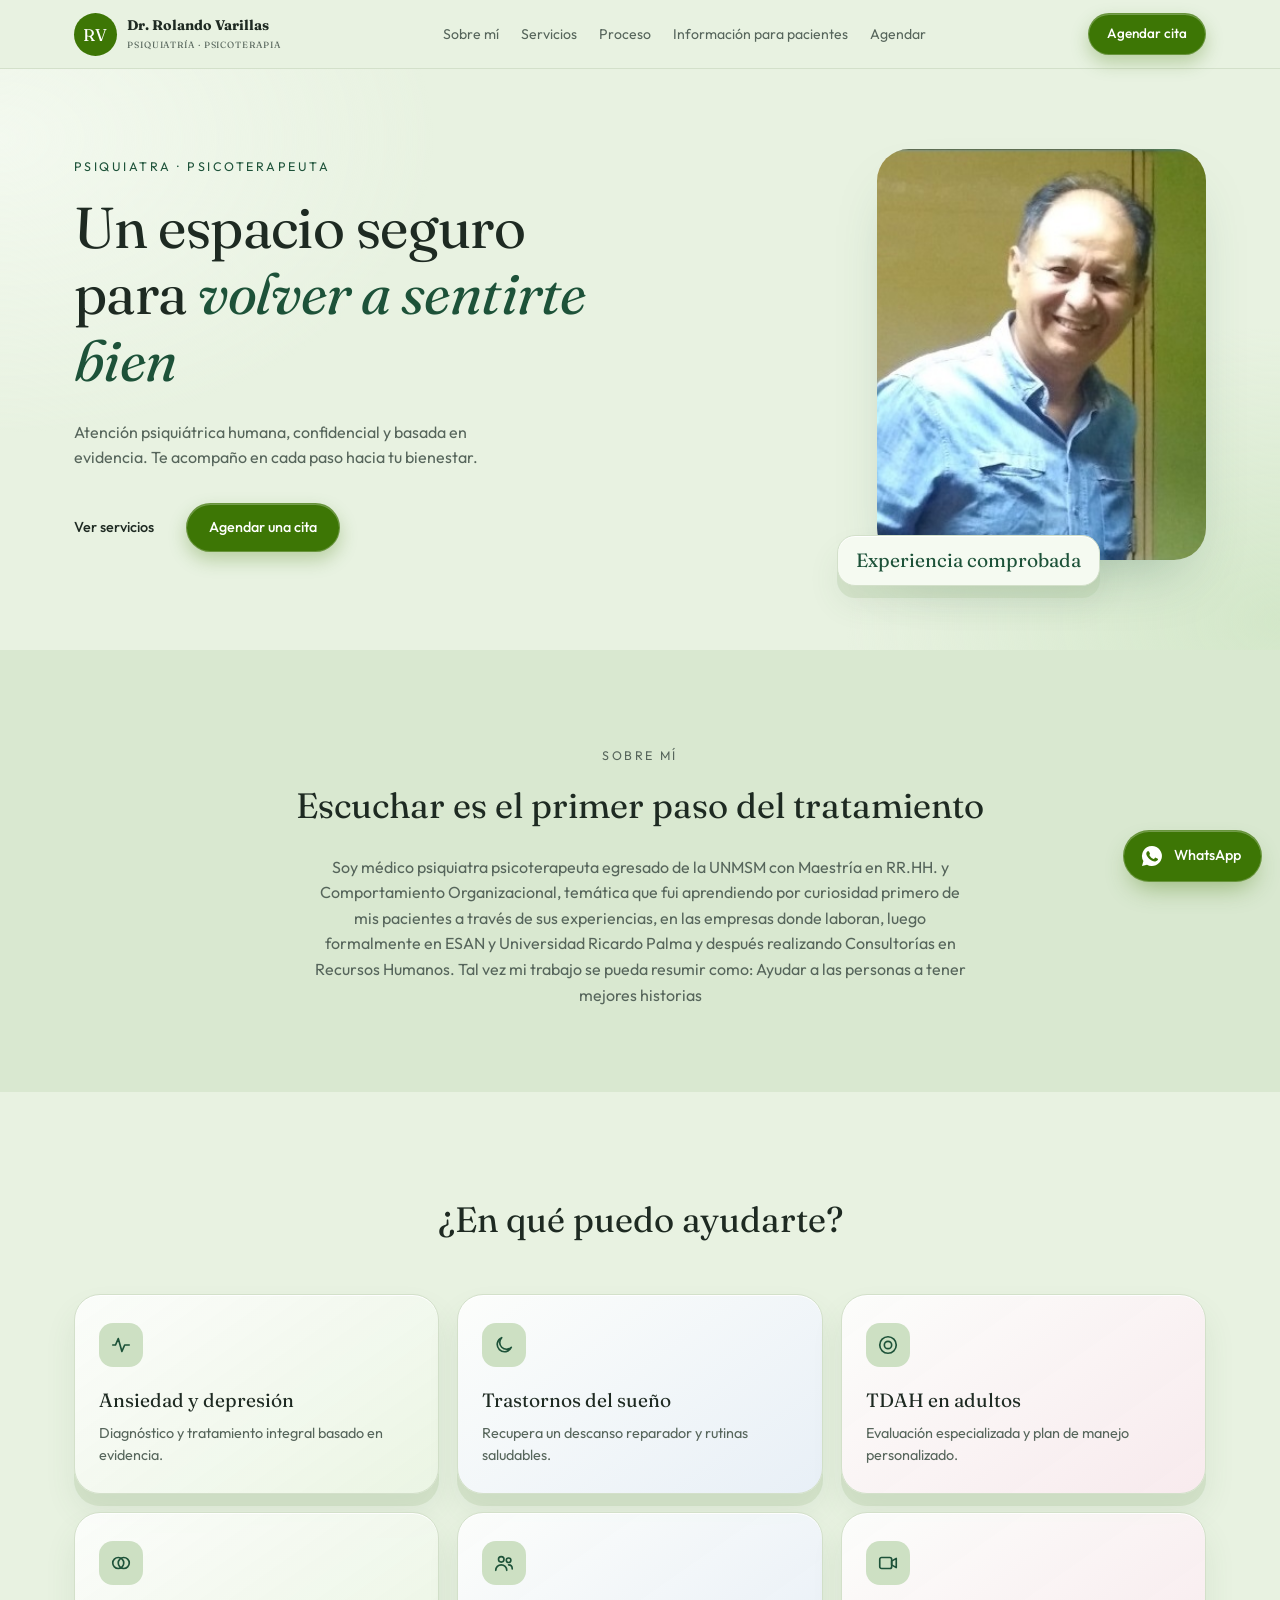
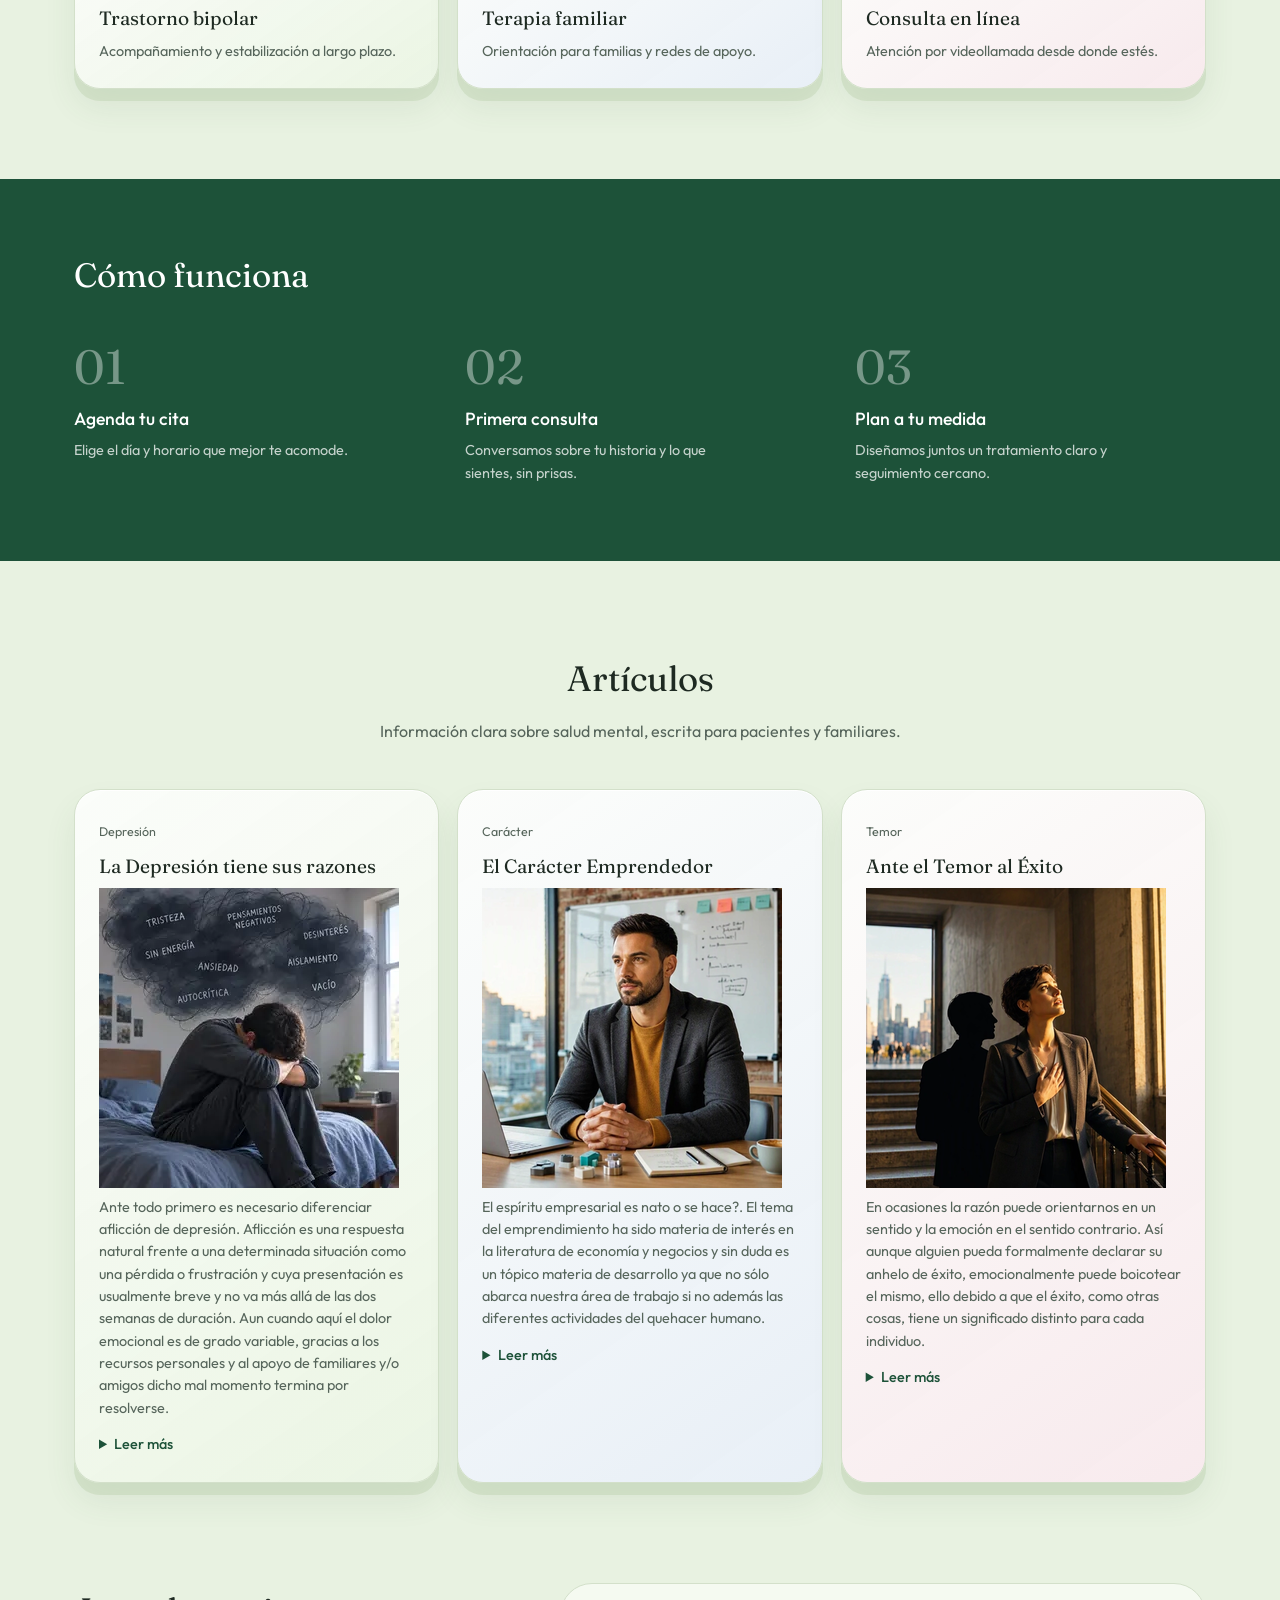
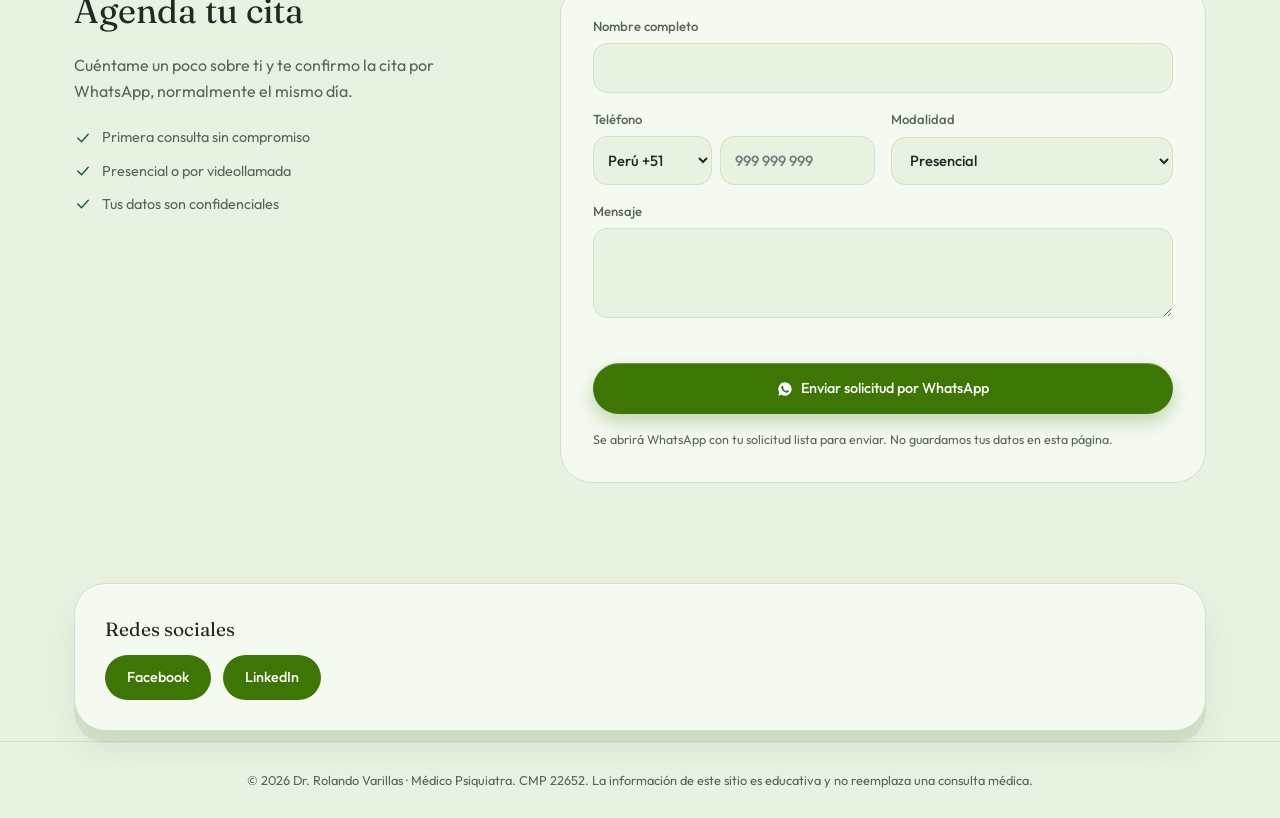
==== commit ec4ff95b: "Add files via upload" ====
--- a/index.html
+++ b/index.html
@@ -126,10 +126,10 @@
   
       <div class="pcard"><h3>Redes sociales</h3>
         <div class="soc">
-          <a href="https://instagram.com/usuario" target="_blank" rel="noopener">Instagram</a>
-          <a href="https://facebook.com/usuario" target="_blank" rel="noopener">Facebook</a>
-          <a href="https://linkedin.com/in/usuario" target="_blank" rel="noopener">LinkedIn</a>
-          <a href="https://youtube.com/@usuario" target="_blank" rel="noopener">YouTube</a>
+          
+          <a href="https://facebook.com/rolandovarillas" target="https://facebook.com/rolandovarillas" rel="noopener">Facebook</a>
+          <a href="https://linkedin.com/in/rolando-varillas-md-771b7450/" target="https://www.linkedin.com/in/rolando-varillas-md-771b7450/" rel="noopener">LinkedIn</a>
+          
         </div></div>
 </div></section>
 
--- a/styles.css
+++ b/styles.css
@@ -36,7 +36,7 @@
 .hero h1 em{color:var(--accent);font-style:italic}
 .hero p.lead{max-width:430px;color:var(--muted);margin:26px 0 32px}
 .cta{display:flex;align-items:center;gap:32px;flex-wrap:wrap}
-.photo-wrap{position:relative;justify-self:end;width:100%;max-width:470px}
+.photo-wrap{position:relative;justify-self:end;width:100%;max-width:329px}
 .photo{aspect-ratio:4/5.0;border-radius:32px;overflow:hidden;position:relative;box-shadow:0 30px 60px -25px rgba(47,96,73,.35);
   background:linear-gradient(90deg,#e9e2d4 0,#efe9dc 45%,#dfe2d6 100%)}
 .photo .shelf{position:absolute;left:0;top:0;bottom:0;width:26%;background:repeating-linear-gradient(180deg,#a8794a 0 3px,#c79a69 3px 62px)}
@@ -44,7 +44,7 @@
 .photo .chair{position:absolute;left:34%;bottom:12%;width:44%;height:30%;background:#6f7a52;border-radius:28px 28px 12px 12px;box-shadow:inset 0 -14px 0 #5b6542}
 .photo .rug{position:absolute;left:18%;right:-4%;bottom:0;height:16%;background:#a9b8bb;opacity:.7}
 .badge{position:absolute;left:-40px;bottom:-26px;background:var(--card);border:1px solid var(--line);border-radius:18px;padding:14px 18px;box-shadow:0 14px 30px -12px rgba(0,0,0,.2)}
-.badge b{display:block;font-family:var(--serif);font-weight:400;font-size:1.7rem;color:var(--accent);line-height:1.1}
+.badge b{display:block;font-family:var(--serif);font-weight:400;font-size:1.2rem;color:var(--accent);line-height:1.1}
 .badge span{font-size:.78rem;color:var(--muted)}
 
 .about{background:var(--mint);text-align:center;padding:76px 0 84px}
